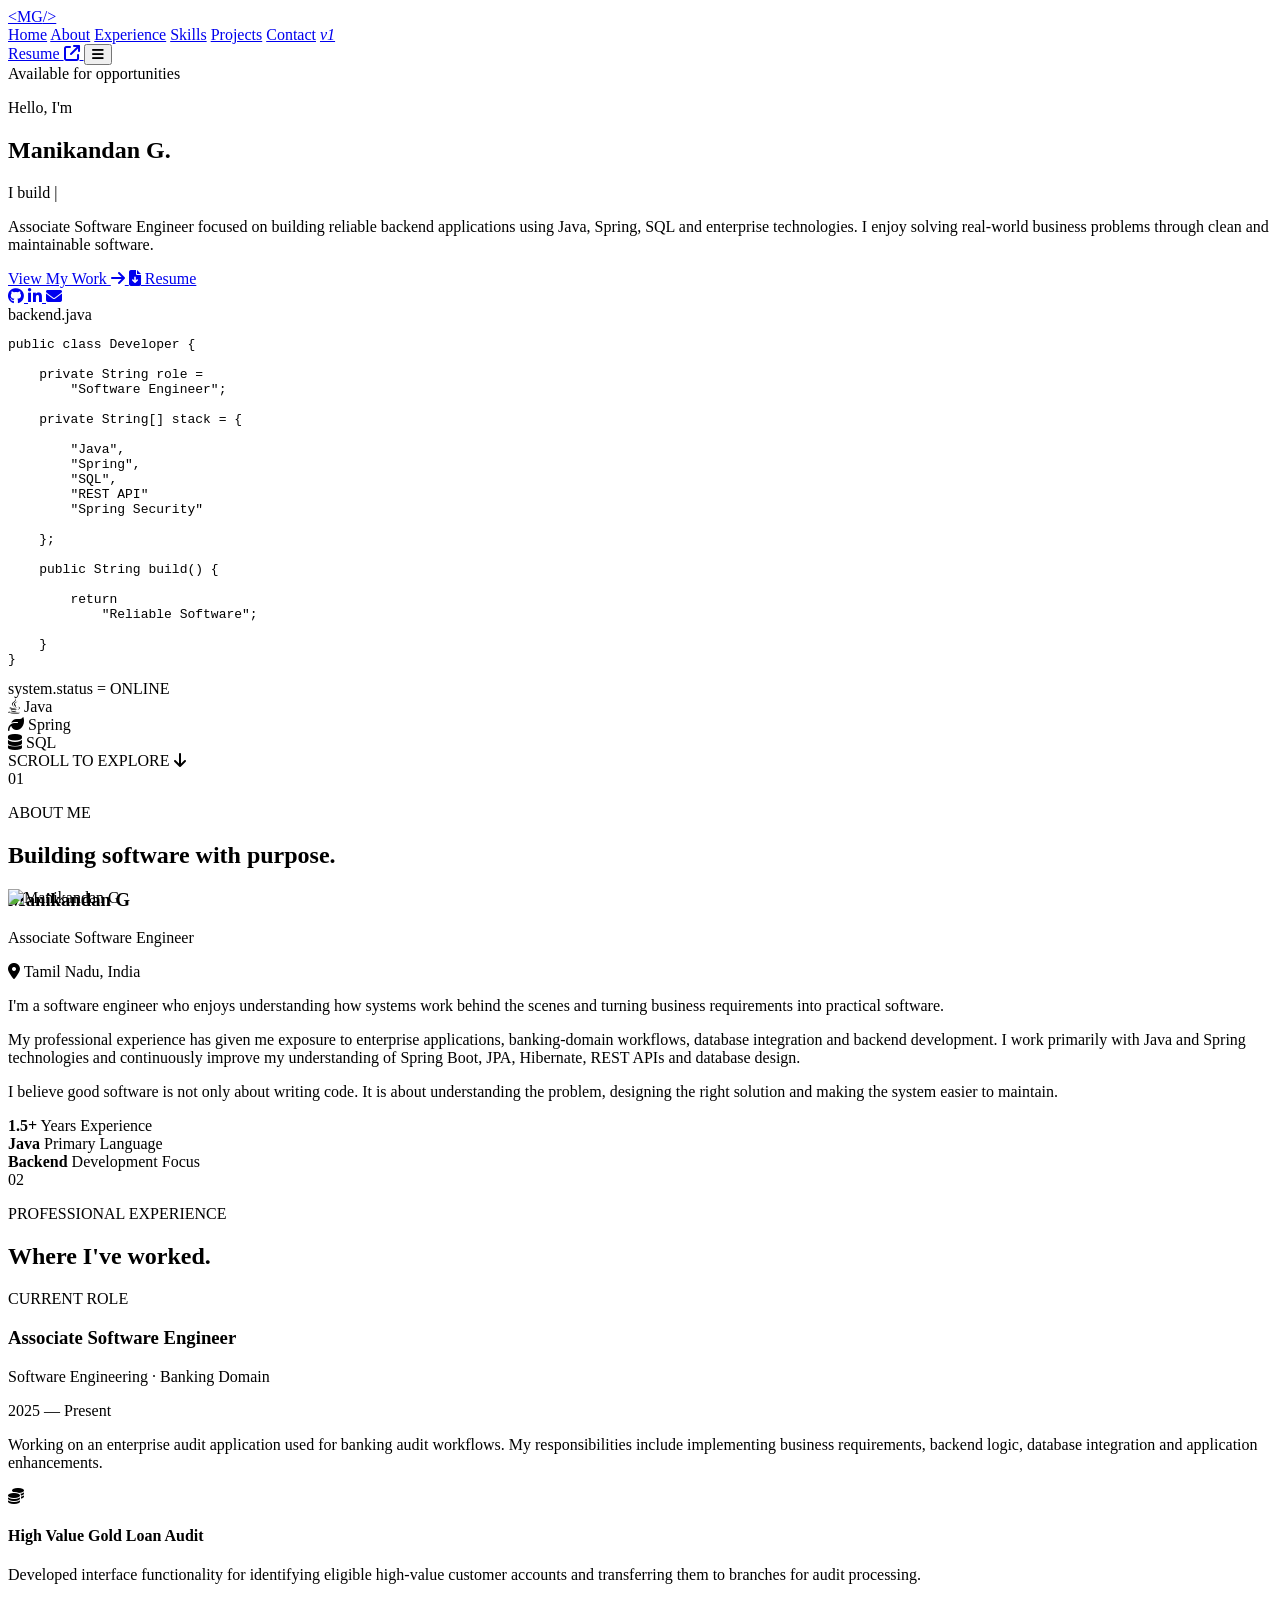
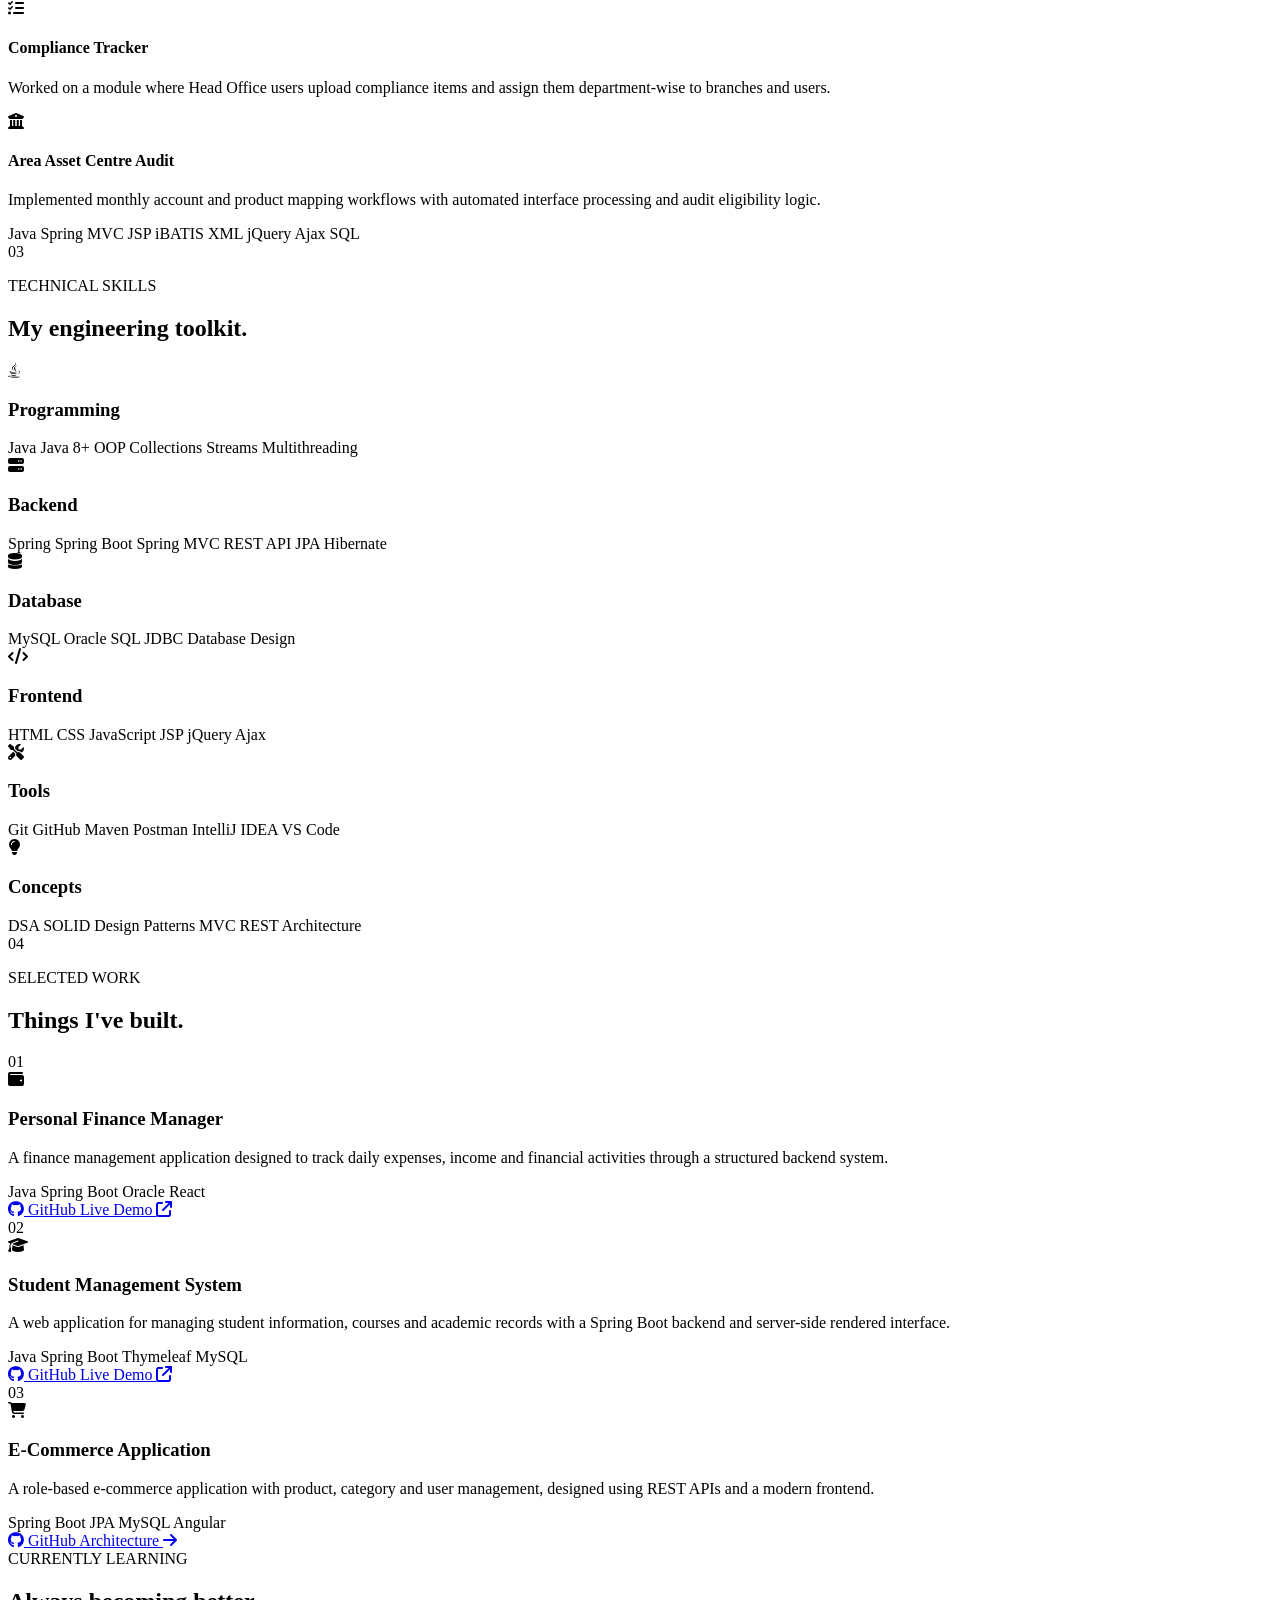
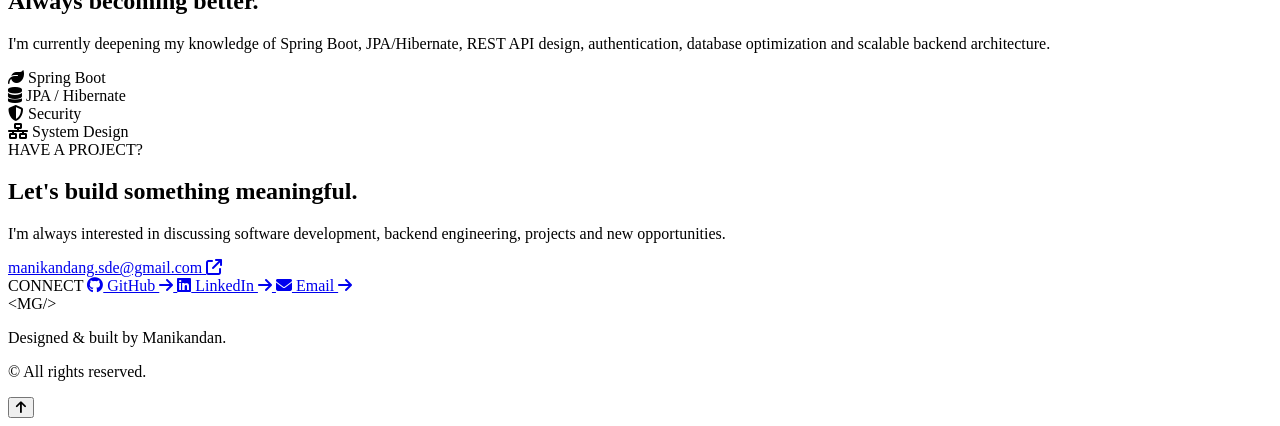
==== index.html @ 86a82f36 "Rename File" ====
<!DOCTYPE html>
<html lang="en">

<head>
    <meta charset="UTF-8">

    <meta name="viewport"
          content="width=device-width, initial-scale=1.0">

    <meta name="description"
          content="Manikandan - Associate Software Engineer specializing in Java, Spring MVC, Spring Boot, SQL and Backend Development.">

    <meta name="keywords"
          content="Manikandan, Java Developer, Spring Boot Developer, Backend Developer, Software Engineer, Chennai">

    <meta name="author" content="Manikandan">

    <title>Manikandan | Software Engineer</title>

    <link rel="icon"
          href="data:image/svg+xml,%3Csvg xmlns='http://www.w3.org/2000/svg' viewBox='0 0 100 100'%3E%3Ctext y='.9em' font-size='90'%3EM%3C/text%3E%3C/svg%3E">

    <!-- Google Fonts -->
    <link rel="preconnect" href="https://fonts.googleapis.com">
    <link rel="preconnect" href="https://fonts.gstatic.com" crossorigin>

    <link href="https://fonts.googleapis.com/css2?family=Inter:wght@400;500;600;700;800&family=JetBrains+Mono:wght@400;500;600&display=swap"
          rel="stylesheet">

    <!-- Font Awesome -->
    <link rel="stylesheet"
          href="https://cdnjs.cloudflare.com/ajax/libs/font-awesome/6.5.2/css/all.min.css">

    <!-- CSS -->
    <link rel="stylesheet" href="css/style.css">
</head>

<body>

<!-- =========================================================
     BACKGROUND
========================================================= -->

<div class="background-grid"></div>

<div class="glow glow-one"></div>
<div class="glow glow-two"></div>


<!-- =========================================================
     NAVBAR
========================================================= -->

<header class="navbar">

    <div class="nav-container">

        <a href="#home" class="logo">
            <span>&lt;</span>MG<span>/&gt;</span>
        </a>

        <nav id="navMenu">

            <a href="#home" class="nav-link active">Home</a>
            <a href="#about" class="nav-link">About</a>
            <a href="#experience" class="nav-link">Experience</a>
            <a href="#skills" class="nav-link">Skills</a>
            <a href="#projects" class="nav-link">Projects</a>
            <a href="#contact" class="nav-link">Contact</a>
            <a href="/oldIndex.html" class="nav-link"><i>v1</i></a>

        </nav>

        <a href="/assets/Manikandan Software Developer.pdf"
           target="_blank"
           class="nav-resume">

            Resume
            <i class="fa-solid fa-arrow-up-right-from-square"></i>

        </a>

        <button class="menu-btn" id="menuBtn">
            <i class="fa-solid fa-bars"></i>
        </button>

    </div>

</header>


<!-- =========================================================
     HERO
========================================================= -->

<main>

<section class="hero section" id="home">

    <div class="hero-content">

        <div class="hero-left">

            <div class="status-pill">

                <span class="status-dot"></span>

                Available for opportunities

            </div>


            <p class="hero-small">
                Hello, I'm
            </p>


            <h1>
                Manikandan
                <span class="gradient-text">G.</span>
            </h1>


            <div class="hero-role">

                <span class="role-prefix">I build</span>

                <span id="typingText"></span>

                <span class="typing-cursor">|</span>

            </div>


            <p class="hero-description">

                Associate Software Engineer focused on building reliable
                backend applications using Java, Spring, SQL and enterprise
                technologies.

                I enjoy solving real-world business problems through
                clean and maintainable software.

            </p>


            <div class="hero-buttons">

                <a href="#projects" class="btn btn-primary">

                    View My Work

                    <i class="fa-solid fa-arrow-right"></i>

                </a>


                <a href="/assets/Manikandan Software Developer.pdf"
                   target="_blank"
                   class="btn btn-secondary">

                    <i class="fa-solid fa-file-arrow-down"></i>

                    Resume

                </a>

            </div>


            <div class="social-links">

                <a href="https://github.com/Manikandang10"
                   target="_blank"
                   aria-label="GitHub">

                    <i class="fa-brands fa-github"></i>

                </a>

                <a href="https://www.linkedin.com/in/manikandan-sde"
                   target="_blank"
                   aria-label="LinkedIn">

                    <i class="fa-brands fa-linkedin-in"></i>

                </a>

                <a href="mailto:manikandand.sde@gmail.com"
                   aria-label="Email">

                    <i class="fa-solid fa-envelope"></i>

                </a>

            </div>

        </div>


        <!-- CODE VISUAL -->

        <div class="hero-right">

            <div class="terminal">

                <div class="terminal-header">

                    <div class="terminal-dots">

                        <span></span>
                        <span></span>
                        <span></span>

                    </div>

                    <span class="terminal-title">
                        backend.java
                    </span>

                </div>


                <div class="terminal-body">

<pre><code><span class="keyword">public class</span> <span class="class-name">Developer</span> {

    <span class="keyword">private</span> String role =
        <span class="string">"Software Engineer"</span>;

    <span class="keyword">private</span> String[] stack = {

        <span class="string">"Java"</span>,
        <span class="string">"Spring"</span>,
        <span class="string">"SQL"</span>,
        <span class="string">"REST API"</span>
        <span class="string">"Spring Security"</span>

    };

    <span class="keyword">public</span> String build() {

        <span class="keyword">return</span>
            <span class="string">"Reliable Software"</span>;

    }
}</code></pre>

                </div>

                <div class="terminal-status">

                    <span class="live-dot"></span>

                    system.status = ONLINE

                </div>

            </div>


            <div class="floating-tech tech-java">
                <i class="fa-brands fa-java"></i>
                Java
            </div>

            <div class="floating-tech tech-spring">
                <i class="fa-solid fa-leaf"></i>
                Spring
            </div>

            <div class="floating-tech tech-sql">
                <i class="fa-solid fa-database"></i>
                SQL
            </div>

        </div>

    </div>


    <div class="scroll-indicator">

        <span>SCROLL TO EXPLORE</span>

        <i class="fa-solid fa-arrow-down"></i>

    </div>

</section>



<!-- =========================================================
     ABOUT
========================================================= -->

<section class="section" id="about">

    <div class="section-heading">

        <span class="section-number">01</span>

        <div>
            <p class="section-label">ABOUT ME</p>

            <h2>
                Building software with
                <span class="gradient-text">purpose.</span>
            </h2>
        </div>

    </div>


    <div class="about-grid">

        <div class="about-image">

            <div class="profile-card">

                <div class="profile-placeholder">

                    <div class="profile-initial">
                        <img src="Images/my.jpg" class=" img-fluid round1" alt="Manikandan G" style="position: absolute; width: 100%; margin-bottom: 35px;">
                    </div>

                </div>

                <div class="profile-info">

                    <h3>Manikandan G</h3>

                    <p>
                        Associate Software Engineer
                    </p>

                    <span>
                        <i class="fa-solid fa-location-dot"></i>
                        Tamil Nadu, India
                    </span>

                </div>

            </div>

        </div>


        <div class="about-content">

            <p class="lead-text">

                I'm a software engineer who enjoys understanding
                how systems work behind the scenes and turning
                business requirements into practical software.

            </p>


            <p>

                My professional experience has given me exposure to
                enterprise applications, banking-domain workflows,
                database integration and backend development.

                I work primarily with Java and Spring technologies
                and continuously improve my understanding of
                Spring Boot, JPA, Hibernate, REST APIs and
                database design.

            </p>


            <p>

                I believe good software is not only about writing code.
                It is about understanding the problem, designing the
                right solution and making the system easier to maintain.

            </p>


            <div class="about-stats">

                <div class="stat">

                    <strong>1.5+</strong>

                    <span>
                        Years Experience
                    </span>

                </div>


                <div class="stat">

                    <strong>Java</strong>

                    <span>
                        Primary Language
                    </span>

                </div>


                <div class="stat">

                    <strong>Backend</strong>

                    <span>
                        Development Focus
                    </span>

                </div>

            </div>

        </div>

    </div>

</section>



<!-- =========================================================
     EXPERIENCE
========================================================= -->

<section class="section section-dark" id="experience">

    <div class="section-heading">

        <span class="section-number">02</span>

        <div>

            <p class="section-label">
                PROFESSIONAL EXPERIENCE
            </p>

            <h2>
                Where I've
                <span class="gradient-text">worked.</span>
            </h2>

        </div>

    </div>


    <div class="experience-card">

        <div class="experience-header">

            <div>

                <span class="experience-badge">
                    CURRENT ROLE
                </span>

                <h3>
                    Associate Software Engineer
                </h3>

                <p class="company-name">
                    Software Engineering · Banking Domain
                </p>

            </div>


            <div class="experience-date">
                2025 — Present
            </div>

        </div>


        <div class="experience-body">

            <p>

                Working on an enterprise audit application used
                for banking audit workflows. My responsibilities
                include implementing business requirements,
                backend logic, database integration and
                application enhancements.

            </p>


            <div class="work-highlights">

                <div class="work-item">

                    <div class="work-icon">
                        <i class="fa-solid fa-coins"></i>
                    </div>

                    <div>

                        <h4>
                            High Value Gold Loan Audit
                        </h4>

                        <p>

                            Developed interface functionality for
                            identifying eligible high-value customer
                            accounts and transferring them to branches
                            for audit processing.

                        </p>

                    </div>

                </div>


                <div class="work-item">

                    <div class="work-icon">
                        <i class="fa-solid fa-list-check"></i>
                    </div>

                    <div>

                        <h4>
                            Compliance Tracker
                        </h4>

                        <p>

                            Worked on a module where Head Office users
                            upload compliance items and assign them
                            department-wise to branches and users.

                        </p>

                    </div>

                </div>


                <div class="work-item">

                    <div class="work-icon">
                        <i class="fa-solid fa-building-columns"></i>
                    </div>

                    <div>

                        <h4>
                            Area Asset Centre Audit
                        </h4>

                        <p>

                            Implemented monthly account and product
                            mapping workflows with automated interface
                            processing and audit eligibility logic.

                        </p>

                    </div>

                </div>

            </div>


            <div class="experience-stack">

                <span>Java</span>
                <span>Spring MVC</span>
                <span>JSP</span>
                <span>iBATIS</span>
                <span>XML</span>
                <span>jQuery</span>
                <span>Ajax</span>
                <span>SQL</span>

            </div>

        </div>

    </div>

</section>



<!-- =========================================================
     SKILLS
========================================================= -->

<section class="section" id="skills">

    <div class="section-heading">

        <span class="section-number">03</span>

        <div>

            <p class="section-label">
                TECHNICAL SKILLS
            </p>

            <h2>
                My engineering
                <span class="gradient-text">toolkit.</span>
            </h2>

        </div>

    </div>


    <div class="skills-grid">


        <div class="skill-category">

            <div class="skill-category-title">

                <i class="fa-brands fa-java"></i>

                <h3>
                    Programming
                </h3>

            </div>

            <div class="skill-list">

                <span class="skill-tag featured">Java</span>
                <span class="skill-tag">Java 8+</span>
                <span class="skill-tag">OOP</span>
                <span class="skill-tag">Collections</span>
                <span class="skill-tag">Streams</span>
                <span class="skill-tag">Multithreading</span>

            </div>

        </div>


        <div class="skill-category">

            <div class="skill-category-title">

                <i class="fa-solid fa-server"></i>

                <h3>
                    Backend
                </h3>

            </div>

            <div class="skill-list">

                <span class="skill-tag featured">Spring</span>
                <span class="skill-tag featured">Spring Boot</span>
                <span class="skill-tag">Spring MVC</span>
                <span class="skill-tag">REST API</span>
                <span class="skill-tag">JPA</span>
                <span class="skill-tag">Hibernate</span>

            </div>

        </div>


        <div class="skill-category">

            <div class="skill-category-title">

                <i class="fa-solid fa-database"></i>

                <h3>
                    Database
                </h3>

            </div>

            <div class="skill-list">

                <span class="skill-tag featured">MySQL</span>
                <span class="skill-tag featured">Oracle</span>
                <span class="skill-tag">SQL</span>
                <span class="skill-tag">JDBC</span>
                <span class="skill-tag">Database Design</span>

            </div>

        </div>


        <div class="skill-category">

            <div class="skill-category-title">

                <i class="fa-solid fa-code"></i>

                <h3>
                    Frontend
                </h3>

            </div>

            <div class="skill-list">

                <span class="skill-tag">HTML</span>
                <span class="skill-tag">CSS</span>
                <span class="skill-tag">JavaScript</span>
                <span class="skill-tag">JSP</span>
                <span class="skill-tag">jQuery</span>
                <span class="skill-tag">Ajax</span>

            </div>

        </div>


        <div class="skill-category">

            <div class="skill-category-title">

                <i class="fa-solid fa-screwdriver-wrench"></i>

                <h3>
                    Tools
                </h3>

            </div>

            <div class="skill-list">

                <span class="skill-tag">Git</span>
                <span class="skill-tag">GitHub</span>
                <span class="skill-tag">Maven</span>
                <span class="skill-tag">Postman</span>
                <span class="skill-tag">IntelliJ IDEA</span>
                <span class="skill-tag">VS Code</span>

            </div>

        </div>


        <div class="skill-category">

            <div class="skill-category-title">

                <i class="fa-solid fa-lightbulb"></i>

                <h3>
                    Concepts
                </h3>

            </div>

            <div class="skill-list">

                <span class="skill-tag">DSA</span>
                <span class="skill-tag">SOLID</span>
                <span class="skill-tag">Design Patterns</span>
                <span class="skill-tag">MVC</span>
                <span class="skill-tag">REST Architecture</span>

            </div>

        </div>

    </div>

</section>



<!-- =========================================================
     PROJECTS
========================================================= -->

<section class="section section-dark" id="projects">

    <div class="section-heading">

        <span class="section-number">04</span>

        <div>

            <p class="section-label">
                SELECTED WORK
            </p>

            <h2>
                Things I've
                <span class="gradient-text">built.</span>
            </h2>

        </div>

    </div>


    <div class="projects-grid">


        <!-- PROJECT 1 -->

        <article class="project-card">

            <div class="project-number">
                01
            </div>

            <div class="project-icon large">
                <i class="fa-solid fa-wallet"></i>
            </div>

            <h3>
                Personal Finance Manager
            </h3>

            <p>

                A finance management application designed to
                track daily expenses, income and financial
                activities through a structured backend system.

            </p>

            <div class="project-tech">

                <span>Java</span>
                <span>Spring Boot</span>
                <span>Oracle</span>
                <span>React</span>

            </div>

            <div class="project-links">

                <a href="https://github.com/Manikandang10" class="project-link">
                    <i class="fa-brands fa-github"></i>
                    GitHub
                </a>

                <a href="#" class="project-link">
                    Live Demo
                    <i class="fa-solid fa-arrow-up-right-from-square"></i>
                </a>

            </div>

        </article>



        <!-- PROJECT 2 -->

        <article class="project-card">

            <div class="project-number">
                02
            </div>

            <div class="project-icon large">
                <i class="fa-solid fa-graduation-cap"></i>
            </div>

            <h3>
                Student Management System
            </h3>

            <p>

                A web application for managing student information,
                courses and academic records with a Spring Boot
                backend and server-side rendered interface.

            </p>

            <div class="project-tech">

                <span>Java</span>
                <span>Spring Boot</span>
                <span>Thymeleaf</span>
                <span>MySQL</span>

            </div>

            <div class="project-links">

                <a href="https://github.com/Manikandang10" class="project-link">
                    <i class="fa-brands fa-github"></i>
                    GitHub
                </a>

                <a href="#" class="project-link">
                    Live Demo
                    <i class="fa-solid fa-arrow-up-right-from-square"></i>
                </a>

            </div>

        </article>



        <!-- PROJECT 3 -->

        <article class="project-card">

            <div class="project-number">
                03
            </div>

            <div class="project-icon large">
                <i class="fa-solid fa-cart-shopping"></i>
            </div>

            <h3>
                E-Commerce Application
            </h3>

            <p>

                A role-based e-commerce application with
                product, category and user management,
                designed using REST APIs and a modern frontend.

            </p>

            <div class="project-tech">

                <span>Spring Boot</span>
                <span>JPA</span>
                <span>MySQL</span>
                <span>Angular</span>

            </div>

            <div class="project-links">

                <a href="https://github.com/Manikandang10" class="project-link">
                    <i class="fa-brands fa-github"></i>
                    GitHub
                </a>

                <a href="#" class="project-link">
                    Architecture
                    <i class="fa-solid fa-arrow-right"></i>
                </a>

            </div>

        </article>


    </div>

</section>



<!-- =========================================================
     LEARNING / APPROACH
========================================================= -->

<section class="section">

    <div class="learning-box">

        <div class="learning-content">

            <span class="section-label">
                CURRENTLY LEARNING
            </span>

            <h2>
                Always becoming
                <span class="gradient-text">better.</span>
            </h2>

            <p>

                I'm currently deepening my knowledge of
                Spring Boot, JPA/Hibernate, REST API design,
                authentication, database optimization and
                scalable backend architecture.

            </p>

        </div>


        <div class="learning-stack">

            <div>
                <i class="fa-solid fa-leaf"></i>
                Spring Boot
            </div>

            <div>
                <i class="fa-solid fa-database"></i>
                JPA / Hibernate
            </div>

            <div>
                <i class="fa-solid fa-shield-halved"></i>
                Security
            </div>

            <div>
                <i class="fa-solid fa-network-wired"></i>
                System Design
            </div>

        </div>

    </div>

</section>



<!-- =========================================================
     CONTACT
========================================================= -->

<section class="section section-dark" id="contact">

    <div class="contact-container">

        <div class="contact-left">

            <span class="section-label">
                HAVE A PROJECT?
            </span>

            <h2>
                Let's build something
                <span class="gradient-text">
                    meaningful.
                </span>
            </h2>

            <p>

                I'm always interested in discussing software
                development, backend engineering, projects
                and new opportunities.

            </p>

            <a href="mailto:manikandang.sde@gmail.com"
               class="email-link">

                manikandang.sde@gmail.com

                <i class="fa-solid fa-arrow-up-right-from-square"></i>

            </a>

        </div>


        <div class="contact-right">

            <div class="contact-card">

                <span class="contact-label">
                    CONNECT
                </span>

                <a href="https://github.com/Manikandang10"
                   target="_blank"
                   class="contact-row">

                    <span>

                        <i class="fa-brands fa-github"></i>

                        GitHub

                    </span>

                    <i class="fa-solid fa-arrow-right"></i>

                </a>


                <a href="https://www.linkedin.com/in/manikandan-sde"
                   target="_blank"
                   class="contact-row">

                    <span>

                        <i class="fa-brands fa-linkedin"></i>

                        LinkedIn

                    </span>

                    <i class="fa-solid fa-arrow-right"></i>

                </a>


                <a href="mailto:manikandang.sde@gmail.com"
                   class="contact-row">

                    <span>

                        <i class="fa-solid fa-envelope"></i>

                        Email

                    </span>

                    <i class="fa-solid fa-arrow-right"></i>

                </a>

            </div>

        </div>

    </div>

</section>

</main>



<!-- =========================================================
     FOOTER
========================================================= -->

<footer>

    <div class="footer-inner">

        <div class="footer-logo">
            &lt;MG/&gt;
        </div>

        <p>
            Designed & built by Manikandan.
        </p>

        <p>
            © <span id="year"></span> All rights reserved.
        </p>

    </div>

</footer>


<!-- Back to top -->

<button id="backTop" class="back-top">

    <i class="fa-solid fa-arrow-up"></i>

</button>


<script src="js/script.js"></script>

</body>
</html>
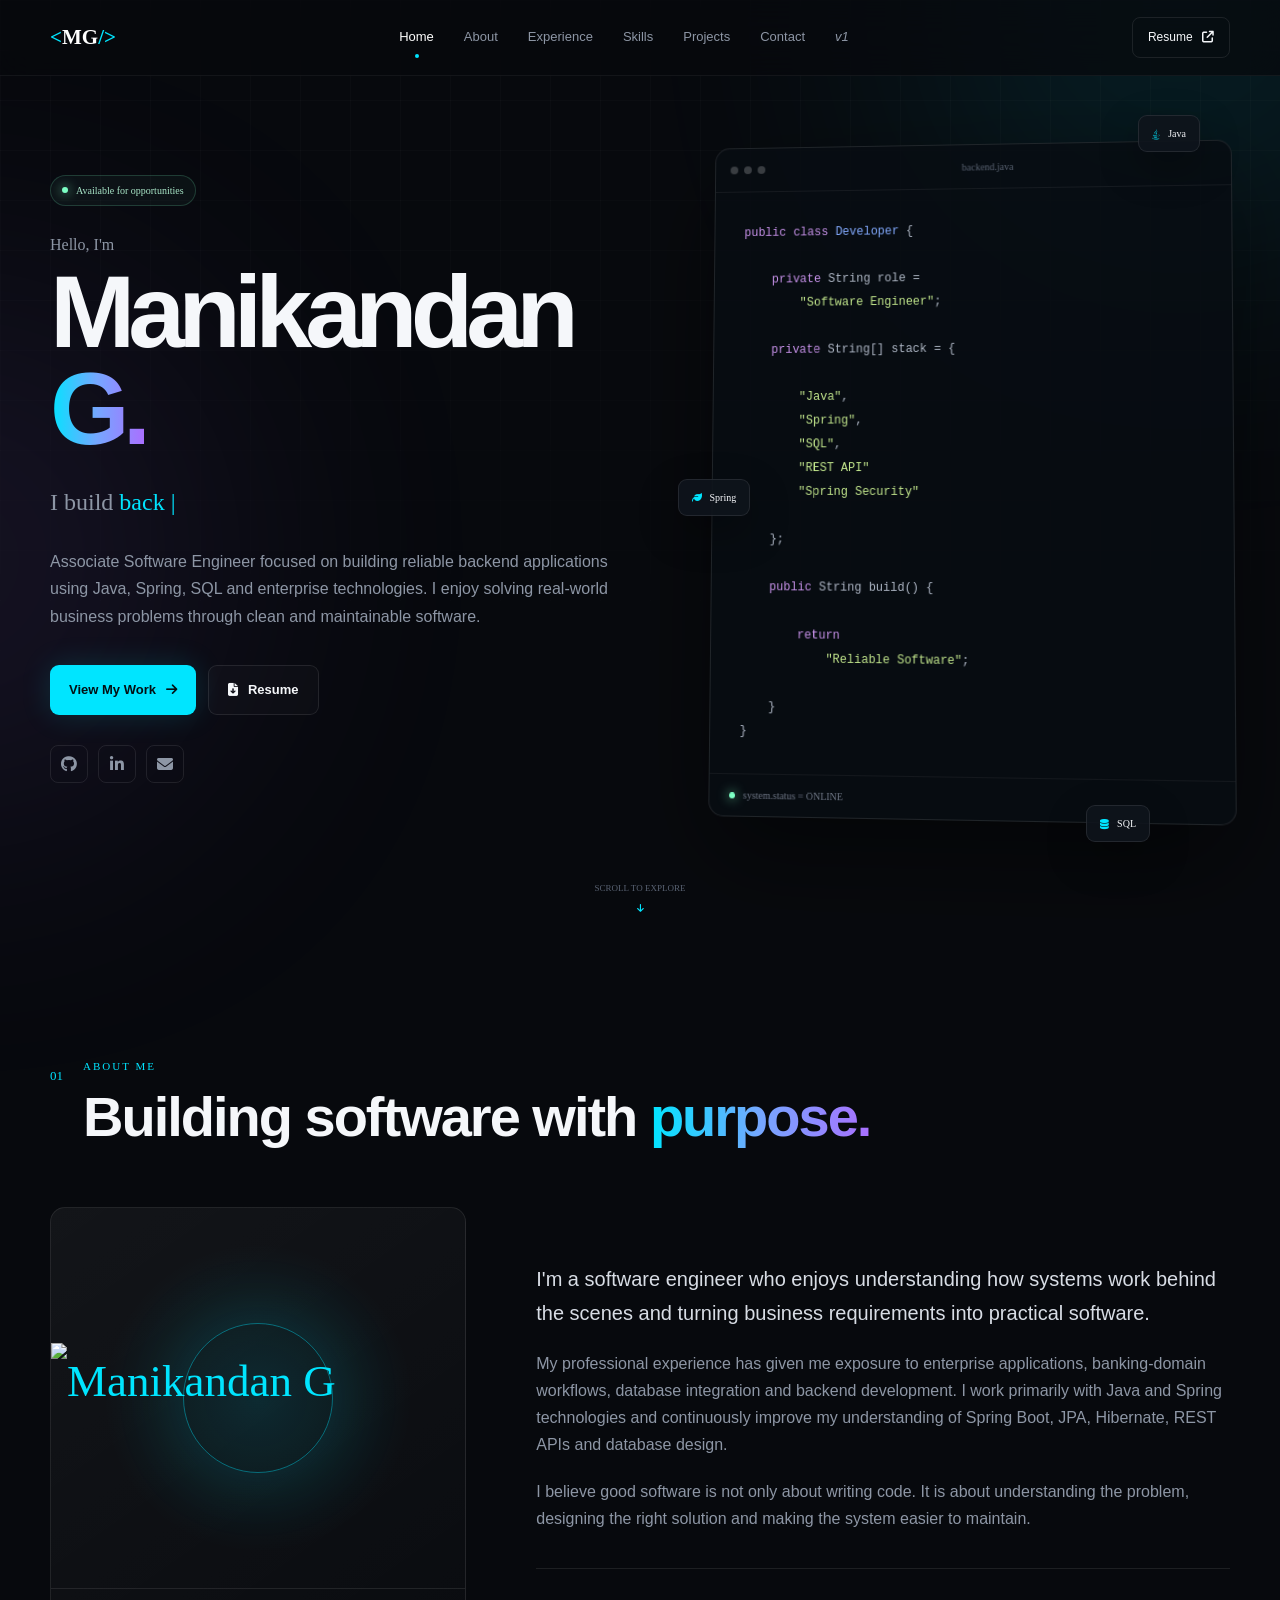
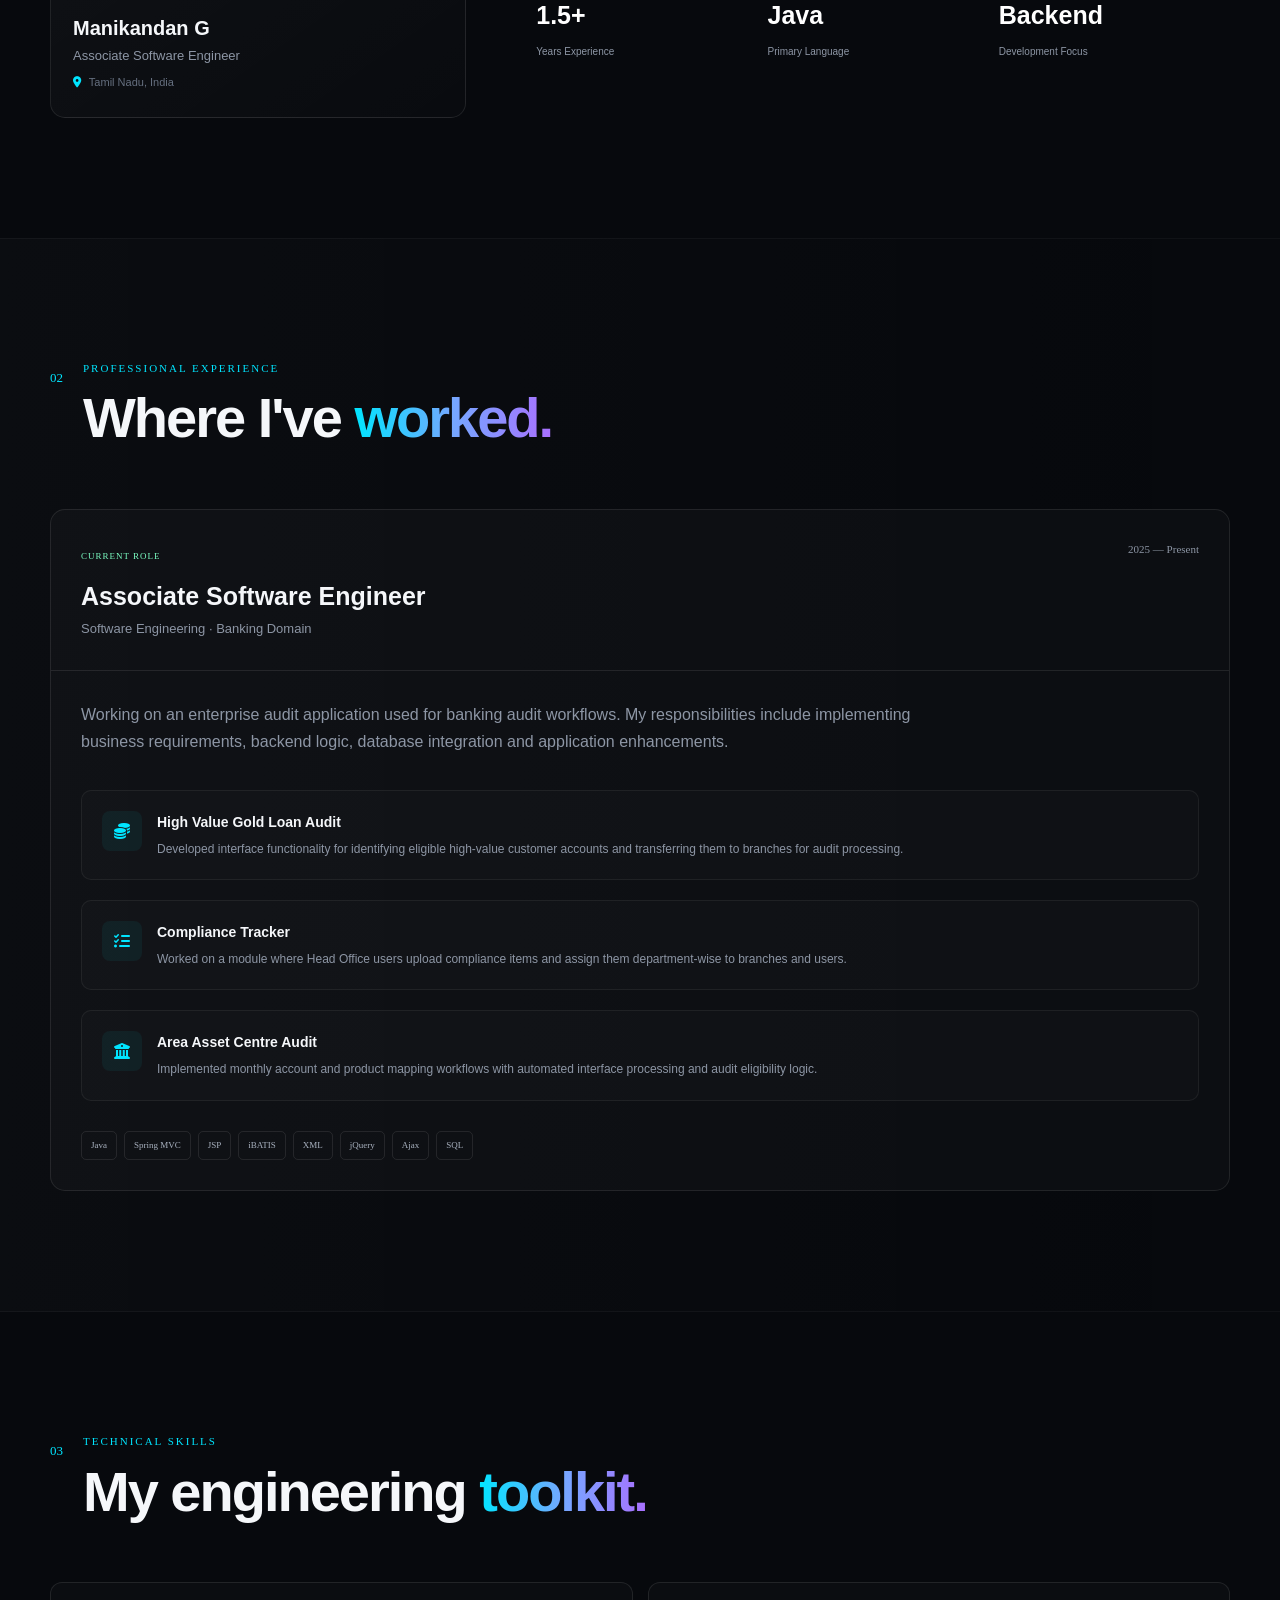
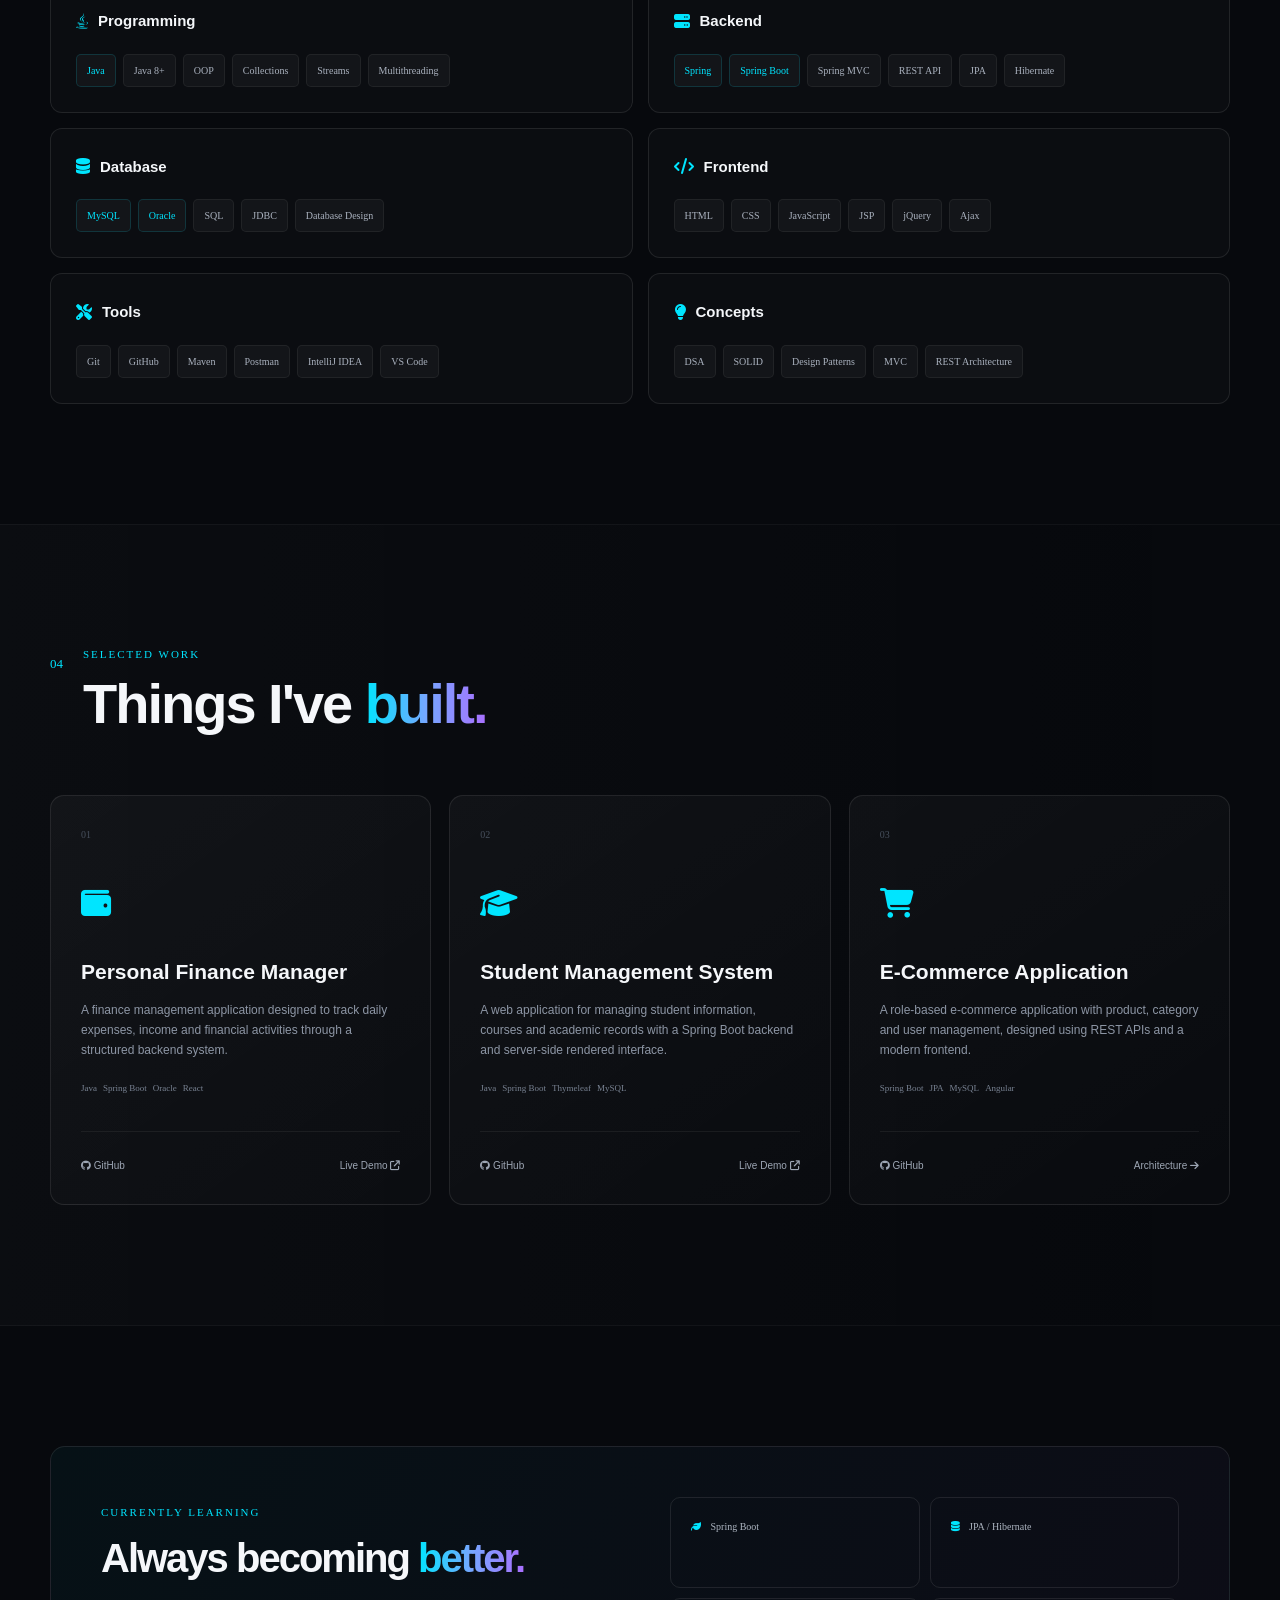
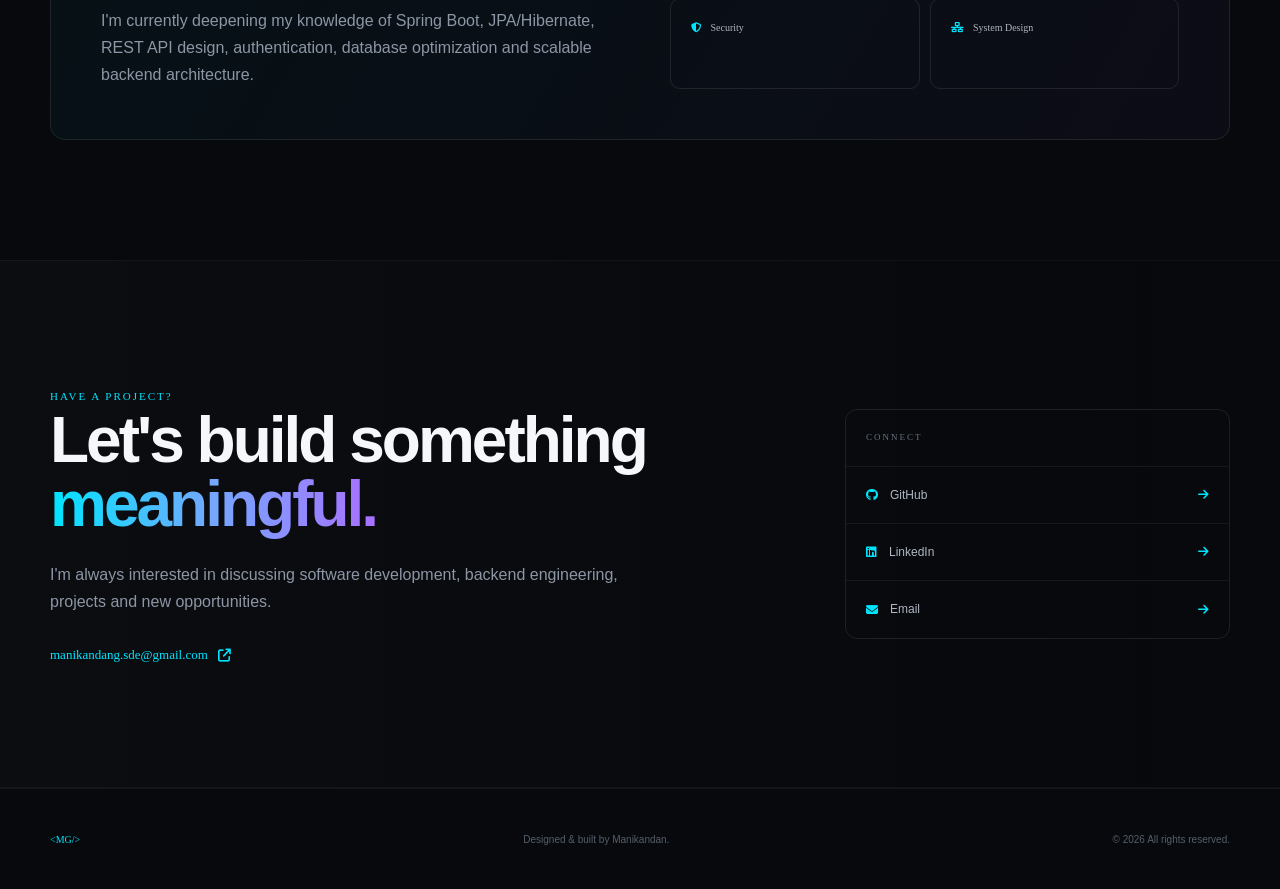
==== commit ddccdc7d: "Case Sensitive Issue in the Index page" ====
--- a/index.html
+++ b/index.html
@@ -33,7 +33,7 @@
           href="https://cdnjs.cloudflare.com/ajax/libs/font-awesome/6.5.2/css/all.min.css">
 
     <!-- CSS -->
-    <link rel="stylesheet" href="css/style.css">
+    <link rel="stylesheet" href="CSS/style.css">
 </head>
 
 <body>
@@ -1174,7 +1174,7 @@
 </button>
 
 
-<script src="js/script.js"></script>
+<script src="Js/script.js"></script>
 
 </body>
 </html>
--- a/CSS/style.css
+++ b/CSS/style.css
@@ -0,0 +1,2168 @@
+
+/* =========================================================
+   RESET
+========================================================= */
+
+* {
+    margin: 0;
+    padding: 0;
+    box-sizing: border-box;
+}
+
+html {
+    scroll-behavior: smooth;
+}
+
+body {
+    font-family: "Inter", sans-serif;
+    background: #07090d;
+    color: #f5f7fa;
+    line-height: 1.7;
+    overflow-x: hidden;
+}
+
+a {
+    color: inherit;
+    text-decoration: none;
+}
+
+button {
+    font-family: inherit;
+}
+
+::selection {
+    background: #00e5ff;
+    color: #05070a;
+}
+
+
+/* =========================================================
+   VARIABLES
+========================================================= */
+
+:root {
+
+    --bg: #07090d;
+    --bg-two: #0b0f16;
+
+    --card: rgba(255,255,255,0.035);
+
+    --border: rgba(255,255,255,0.09);
+
+    --text: #f5f7fa;
+
+    --muted: #8d96a5;
+
+    --cyan: #00e5ff;
+
+    --blue: #4d7cff;
+
+    --green: #7cffc4;
+
+    --purple: #a970ff;
+
+    --max-width: 1180px;
+
+}
+
+
+/* =========================================================
+   BACKGROUND
+========================================================= */
+
+.background-grid {
+
+    position: fixed;
+
+    inset: 0;
+
+    z-index: -5;
+
+    background-image:
+        linear-gradient(
+            rgba(255,255,255,0.025) 1px,
+            transparent 1px
+        ),
+        linear-gradient(
+            90deg,
+            rgba(255,255,255,0.025) 1px,
+            transparent 1px
+        );
+
+    background-size: 50px 50px;
+
+    mask-image:
+        linear-gradient(
+            to bottom,
+            black,
+            transparent 85%
+        );
+
+}
+
+.glow {
+
+    position: fixed;
+
+    width: 500px;
+
+    height: 500px;
+
+    border-radius: 50%;
+
+    filter: blur(140px);
+
+    opacity: .12;
+
+    z-index: -4;
+
+    pointer-events: none;
+
+}
+
+.glow-one {
+
+    background: var(--cyan);
+
+    top: -250px;
+
+    right: -150px;
+
+}
+
+.glow-two {
+
+    background: var(--purple);
+
+    bottom: 10%;
+
+    left: -300px;
+
+}
+
+
+/* =========================================================
+   NAVBAR
+========================================================= */
+
+.navbar {
+
+    position: fixed;
+
+    top: 0;
+
+    left: 0;
+
+    width: 100%;
+
+    z-index: 1000;
+
+    background:
+        rgba(7,9,13,.72);
+
+    backdrop-filter: blur(18px);
+
+    border-bottom:
+        1px solid rgba(255,255,255,.05);
+
+}
+
+.nav-container {
+
+    width: min(
+        calc(100% - 40px),
+        var(--max-width)
+    );
+
+    height: 75px;
+
+    margin: auto;
+
+    display: flex;
+
+    align-items: center;
+
+    justify-content: space-between;
+
+}
+
+.logo {
+
+    font-family: "JetBrains Mono";
+
+    font-size: 21px;
+
+    font-weight: 700;
+
+    color: white;
+
+}
+
+.logo span {
+
+    color: var(--cyan);
+
+}
+
+nav {
+
+    display: flex;
+
+    gap: 30px;
+
+}
+
+.nav-link {
+
+    font-size: 13px;
+
+    color: var(--muted);
+
+    transition: .3s;
+
+    position: relative;
+
+}
+
+.nav-link:hover,
+.nav-link.active {
+
+    color: white;
+
+}
+
+.nav-link.active::after {
+
+    content: "";
+
+    position: absolute;
+
+    bottom: -9px;
+
+    left: 50%;
+
+    transform: translateX(-50%);
+
+    width: 4px;
+
+    height: 4px;
+
+    border-radius: 50%;
+
+    background: var(--cyan);
+
+}
+
+.nav-resume {
+
+    padding: 9px 15px;
+
+    border: 1px solid var(--border);
+
+    border-radius: 8px;
+
+    font-size: 12px;
+
+    transition: .3s;
+
+}
+
+.nav-resume:hover {
+
+    border-color: var(--cyan);
+
+    color: var(--cyan);
+
+}
+
+.nav-resume i {
+
+    margin-left: 6px;
+
+}
+
+.menu-btn {
+
+    display: none;
+
+    background: none;
+
+    color: white;
+
+    border: 0;
+
+    font-size: 22px;
+
+}
+
+
+/* =========================================================
+   COMMON
+========================================================= */
+
+.section {
+
+    width: min(
+        calc(100% - 40px),
+        var(--max-width)
+    );
+
+    margin: auto;
+
+    padding: 120px 0;
+
+}
+
+.section-dark {
+
+    width: 100%;
+
+    max-width: none;
+
+    padding-left:
+        max(20px, calc((100% - var(--max-width)) / 2));
+
+    padding-right:
+        max(20px, calc((100% - var(--max-width)) / 2));
+
+    background:
+        linear-gradient(
+            90deg,
+            rgba(255,255,255,.018),
+            transparent
+        );
+
+    border-top:
+        1px solid rgba(255,255,255,.04);
+
+    border-bottom:
+        1px solid rgba(255,255,255,.04);
+
+}
+
+.section-heading {
+
+    display: flex;
+
+    gap: 20px;
+
+    margin-bottom: 60px;
+
+}
+
+.section-number {
+
+    font-family: "JetBrains Mono";
+
+    color: var(--cyan);
+
+    font-size: 13px;
+
+    padding-top: 8px;
+
+}
+
+.section-label {
+
+    font-family: "JetBrains Mono";
+
+    color: var(--cyan);
+
+    font-size: 11px;
+
+    letter-spacing: 2px;
+
+    margin-bottom: 10px;
+
+}
+
+.section-heading h2 {
+
+    font-size: clamp(
+        34px,
+        5vw,
+        56px
+    );
+
+    line-height: 1.1;
+
+    letter-spacing: -2px;
+
+}
+
+.gradient-text {
+
+    background:
+        linear-gradient(
+            90deg,
+            var(--cyan),
+            #75a7ff,
+            var(--purple)
+        );
+
+    -webkit-background-clip: text;
+
+    color: transparent;
+
+}
+
+
+/* =========================================================
+   HERO
+========================================================= */
+
+.hero {
+
+    min-height: 100vh;
+
+    display: flex;
+
+    align-items: center;
+
+    position: relative;
+
+    padding-top: 140px;
+
+}
+
+.hero-content {
+
+    display: grid;
+
+    grid-template-columns:
+        1.05fr .95fr;
+
+    gap: 80px;
+
+    align-items: center;
+
+    width: 100%;
+
+}
+
+.status-pill {
+
+    display: inline-flex;
+
+    align-items: center;
+
+    gap: 8px;
+
+    padding: 6px 11px;
+
+    border: 1px solid
+        rgba(124,255,196,.18);
+
+    background:
+        rgba(124,255,196,.04);
+
+    border-radius: 100px;
+
+    color: #a9e6c8;
+
+    font-family: "JetBrains Mono";
+
+    font-size: 10px;
+
+    margin-bottom: 25px;
+
+}
+
+.status-dot,
+.live-dot {
+
+    width: 6px;
+
+    height: 6px;
+
+    border-radius: 50%;
+
+    background: var(--green);
+
+    box-shadow:
+        0 0 12px var(--green);
+
+}
+
+.hero-small {
+
+    color: var(--muted);
+
+    font-family: "JetBrains Mono";
+
+    margin-bottom: 5px;
+
+}
+
+.hero h1 {
+
+    font-size: clamp(
+        60px,
+        8vw,
+        110px
+    );
+
+    letter-spacing: -7px;
+
+    line-height: .95;
+
+    margin-bottom: 25px;
+
+}
+
+.hero-role {
+
+    font-family: "JetBrains Mono";
+
+    font-size: clamp(
+        18px,
+        2vw,
+        24px
+    );
+
+    margin-bottom: 25px;
+
+}
+
+.role-prefix {
+
+    color: var(--muted);
+
+}
+
+#typingText {
+
+    color: var(--cyan);
+
+}
+
+.typing-cursor {
+
+    color: var(--cyan);
+
+    animation: blink .8s infinite;
+
+}
+
+@keyframes blink {
+
+    50% {
+        opacity: 0;
+    }
+
+}
+
+.hero-description {
+
+    color: var(--muted);
+
+    max-width: 600px;
+
+    font-size: 16px;
+
+}
+
+.hero-buttons {
+
+    display: flex;
+
+    gap: 12px;
+
+    margin-top: 35px;
+
+}
+
+.btn {
+
+    display: inline-flex;
+
+    align-items: center;
+
+    gap: 10px;
+
+    padding: 13px 19px;
+
+    border-radius: 9px;
+
+    font-size: 13px;
+
+    font-weight: 600;
+
+    transition: .3s;
+
+}
+
+.btn-primary {
+
+    color: #031014;
+
+    background: var(--cyan);
+
+    box-shadow:
+        0 0 30px
+        rgba(0,229,255,.15);
+
+}
+
+.btn-primary:hover {
+
+    transform: translateY(-3px);
+
+    box-shadow:
+        0 10px 35px
+        rgba(0,229,255,.25);
+
+}
+
+.btn-secondary {
+
+    border: 1px solid var(--border);
+
+    background:
+        rgba(255,255,255,.02);
+
+}
+
+.btn-secondary:hover {
+
+    border-color: var(--cyan);
+
+    color: var(--cyan);
+
+    transform: translateY(-3px);
+
+}
+
+.social-links {
+
+    display: flex;
+
+    gap: 10px;
+
+    margin-top: 30px;
+
+}
+
+.social-links a {
+
+    width: 38px;
+
+    height: 38px;
+
+    display: grid;
+
+    place-items: center;
+
+    border:
+        1px solid var(--border);
+
+    border-radius: 8px;
+
+    color: var(--muted);
+
+    transition: .3s;
+
+}
+
+.social-links a:hover {
+
+    color: var(--cyan);
+
+    border-color: var(--cyan);
+
+    transform:
+        translateY(-3px);
+
+}
+
+
+/* =========================================================
+   TERMINAL
+========================================================= */
+
+.hero-right {
+
+    position: relative;
+
+}
+
+.terminal {
+
+    background:
+        rgba(8,12,18,.86);
+
+    border:
+        1px solid rgba(255,255,255,.1);
+
+    border-radius: 15px;
+
+    overflow: hidden;
+
+    box-shadow:
+        0 40px 100px
+        rgba(0,0,0,.5);
+
+    transform:
+        perspective(1000px)
+        rotateY(-3deg)
+        rotateX(2deg);
+
+    transition: .5s;
+
+}
+
+.terminal:hover {
+
+    transform:
+        perspective(1000px)
+        rotateY(0)
+        rotateX(0)
+        translateY(-5px);
+
+}
+
+.terminal-header {
+
+    height: 45px;
+
+    padding: 0 15px;
+
+    display: flex;
+
+    align-items: center;
+
+    border-bottom:
+        1px solid rgba(255,255,255,.06);
+
+}
+
+.terminal-dots {
+
+    display: flex;
+
+    gap: 6px;
+
+}
+
+.terminal-dots span {
+
+    width: 8px;
+
+    height: 8px;
+
+    border-radius: 50%;
+
+    background:
+        rgba(255,255,255,.2);
+
+}
+
+.terminal-title {
+
+    margin: auto;
+
+    font-family: "JetBrains Mono";
+
+    font-size: 10px;
+
+    color: #596272;
+
+}
+
+.terminal-body {
+
+    padding: 30px;
+
+}
+
+pre {
+
+    overflow-x: auto;
+
+}
+
+code {
+
+    font-family:
+        "JetBrains Mono",
+        monospace;
+
+    font-size: 12px;
+
+    line-height: 2;
+
+    color: #aeb7c5;
+
+}
+
+.keyword {
+
+    color: #c792ea;
+
+}
+
+.class-name {
+
+    color: #82aaff;
+
+}
+
+.string {
+
+    color: #c3e88d;
+
+}
+
+.terminal-status {
+
+    border-top:
+        1px solid rgba(255,255,255,.05);
+
+    padding: 12px 20px;
+
+    font-family:
+        "JetBrains Mono";
+
+    font-size: 10px;
+
+    color: #6e7785;
+
+    display: flex;
+
+    gap: 8px;
+
+    align-items: center;
+
+}
+
+.floating-tech {
+
+    position: absolute;
+
+    padding: 9px 13px;
+
+    background:
+        rgba(15,20,28,.9);
+
+    border:
+        1px solid var(--border);
+
+    border-radius: 9px;
+
+    font-family: "JetBrains Mono";
+
+    font-size: 10px;
+
+    display: flex;
+
+    gap: 8px;
+
+    align-items: center;
+
+    box-shadow:
+        0 15px 40px
+        rgba(0,0,0,.3);
+
+    animation:
+        float 4s ease-in-out infinite;
+
+}
+
+.floating-tech i {
+
+    color: var(--cyan);
+
+}
+
+.tech-java {
+
+    top: -25px;
+
+    right: 30px;
+
+}
+
+.tech-spring {
+
+    left: -30px;
+
+    top: 50%;
+
+    animation-delay: 1s;
+
+}
+
+.tech-sql {
+
+    bottom: -25px;
+
+    right: 80px;
+
+    animation-delay: 2s;
+
+}
+
+@keyframes float {
+
+    0%,100% {
+        transform: translateY(0);
+    }
+
+    50% {
+        transform: translateY(-10px);
+    }
+
+}
+
+.scroll-indicator {
+
+    position: absolute;
+
+    bottom: 25px;
+
+    left: 50%;
+
+    transform:
+        translateX(-50%);
+
+    display: flex;
+
+    flex-direction: column;
+
+    align-items: center;
+
+    gap: 7px;
+
+    color: #596272;
+
+    font-family: "JetBrains Mono";
+
+    font-size: 9px;
+
+}
+
+.scroll-indicator i {
+
+    color: var(--cyan);
+
+    animation:
+        scrollDown 1.5s infinite;
+
+}
+
+@keyframes scrollDown {
+
+    50% {
+        transform: translateY(5px);
+    }
+
+}
+
+
+/* =========================================================
+   ABOUT
+========================================================= */
+
+.about-grid {
+
+    display: grid;
+
+    grid-template-columns:
+        .75fr 1.25fr;
+
+    gap: 70px;
+
+    align-items: center;
+
+}
+
+.profile-card {
+
+    border:
+        1px solid var(--border);
+
+    background:
+        linear-gradient(
+            145deg,
+            rgba(255,255,255,.05),
+            rgba(255,255,255,.01)
+        );
+
+    border-radius: 15px;
+
+    overflow: hidden;
+
+}
+
+.profile-placeholder {
+
+    height: 380px;
+
+    display: grid;
+
+    place-items: center;
+
+    background:
+        radial-gradient(
+            circle at center,
+            rgba(0,229,255,.12),
+            transparent 55%
+        );
+
+}
+
+.profile-initial {
+
+    width: 150px;
+
+    height: 150px;
+
+    display: grid;
+
+    place-items: center;
+
+    border:
+        1px solid rgba(0,229,255,.4);
+
+    border-radius: 50%;
+
+    font-family:
+        "JetBrains Mono";
+
+    font-size: 45px;
+
+    color: var(--cyan);
+
+    box-shadow:
+        0 0 80px
+        rgba(0,229,255,.12);
+
+}
+
+.profile-info {
+
+    padding: 22px;
+
+    border-top:
+        1px solid var(--border);
+
+}
+
+.profile-info h3 {
+
+    font-size: 20px;
+
+}
+
+.profile-info p {
+
+    color: var(--muted);
+
+    font-size: 13px;
+
+}
+
+.profile-info span {
+
+    font-size: 11px;
+
+    color: #667080;
+
+}
+
+.profile-info i {
+
+    color: var(--cyan);
+
+    margin-right: 5px;
+
+}
+
+.about-content p {
+
+    color: var(--muted);
+
+    margin-bottom: 20px;
+
+}
+
+.about-content .lead-text {
+
+    color: #d8dde5;
+
+    font-size: 20px;
+
+}
+
+.about-stats {
+
+    display: grid;
+
+    grid-template-columns:
+        repeat(3,1fr);
+
+    border-top:
+        1px solid var(--border);
+
+    margin-top: 35px;
+
+    padding-top: 25px;
+
+}
+
+.stat strong {
+
+    display: block;
+
+    color: white;
+
+    font-size: 25px;
+
+}
+
+.stat span {
+
+    font-size: 10px;
+
+    color: var(--muted);
+
+}
+
+
+/* =========================================================
+   EXPERIENCE
+========================================================= */
+
+.experience-card {
+
+    border:
+        1px solid var(--border);
+
+    background:
+        rgba(255,255,255,.025);
+
+    border-radius: 15px;
+
+    overflow: hidden;
+
+}
+
+.experience-header {
+
+    padding: 30px;
+
+    display: flex;
+
+    justify-content: space-between;
+
+    border-bottom:
+        1px solid var(--border);
+
+}
+
+.experience-badge {
+
+    font-family:
+        "JetBrains Mono";
+
+    color: var(--green);
+
+    font-size: 9px;
+
+    letter-spacing: 1px;
+
+}
+
+.experience-header h3 {
+
+    margin-top: 8px;
+
+    font-size: 25px;
+
+}
+
+.company-name {
+
+    color: var(--muted);
+
+    font-size: 13px;
+
+}
+
+.experience-date {
+
+    font-family:
+        "JetBrains Mono";
+
+    font-size: 11px;
+
+    color: var(--muted);
+
+}
+
+.experience-body {
+
+    padding: 30px;
+
+}
+
+.experience-body > p {
+
+    color: var(--muted);
+
+    max-width: 850px;
+
+}
+
+.work-highlights {
+
+    margin-top: 35px;
+
+    display: grid;
+
+    gap: 20px;
+
+}
+
+.work-item {
+
+    display: flex;
+
+    gap: 15px;
+
+    padding: 20px;
+
+    border:
+        1px solid rgba(255,255,255,.06);
+
+    border-radius: 10px;
+
+    background:
+        rgba(255,255,255,.015);
+
+    transition: .3s;
+
+}
+
+.work-item:hover {
+
+    border-color:
+        rgba(0,229,255,.3);
+
+    transform:
+        translateX(5px);
+
+}
+
+.work-icon {
+
+    min-width: 40px;
+
+    height: 40px;
+
+    display: grid;
+
+    place-items: center;
+
+    color: var(--cyan);
+
+    background:
+        rgba(0,229,255,.06);
+
+    border-radius: 8px;
+
+}
+
+.work-item h4 {
+
+    font-size: 14px;
+
+    margin-bottom: 4px;
+
+}
+
+.work-item p {
+
+    color: var(--muted);
+
+    font-size: 12px;
+
+}
+
+.experience-stack {
+
+    display: flex;
+
+    flex-wrap: wrap;
+
+    gap: 7px;
+
+    margin-top: 30px;
+
+}
+
+.experience-stack span {
+
+    font-family:
+        "JetBrains Mono";
+
+    font-size: 9px;
+
+    padding: 6px 9px;
+
+    border:
+        1px solid var(--border);
+
+    color: #a9b2c0;
+
+    border-radius: 5px;
+
+}
+
+
+/* =========================================================
+   SKILLS
+========================================================= */
+
+.skills-grid {
+
+    display: grid;
+
+    grid-template-columns:
+        repeat(2,1fr);
+
+    gap: 15px;
+
+}
+
+.skill-category {
+
+    padding: 25px;
+
+    border:
+        1px solid var(--border);
+
+    border-radius: 12px;
+
+    background:
+        rgba(255,255,255,.02);
+
+    transition: .3s;
+
+}
+
+.skill-category:hover {
+
+    border-color:
+        rgba(0,229,255,.2);
+
+}
+
+.skill-category-title {
+
+    display: flex;
+
+    align-items: center;
+
+    gap: 10px;
+
+    margin-bottom: 20px;
+
+}
+
+.skill-category-title i {
+
+    color: var(--cyan);
+
+}
+
+.skill-category-title h3 {
+
+    font-size: 15px;
+
+}
+
+.skill-list {
+
+    display: flex;
+
+    flex-wrap: wrap;
+
+    gap: 7px;
+
+}
+
+.skill-tag {
+
+    padding: 7px 10px;
+
+    background:
+        rgba(255,255,255,.035);
+
+    border:
+        1px solid rgba(255,255,255,.06);
+
+    color: #aab2bf;
+
+    border-radius: 5px;
+
+    font-size: 10px;
+
+    font-family:
+        "JetBrains Mono";
+
+}
+
+.skill-tag.featured {
+
+    color: var(--cyan);
+
+    border-color:
+        rgba(0,229,255,.15);
+
+}
+
+
+/* =========================================================
+   PROJECTS
+========================================================= */
+
+.projects-grid {
+
+    display: grid;
+
+    grid-template-columns:
+        repeat(3,1fr);
+
+    gap: 18px;
+
+}
+
+.project-card {
+
+    padding: 30px;
+
+    min-height: 410px;
+
+    border:
+        1px solid var(--border);
+
+    border-radius: 14px;
+
+    background:
+        linear-gradient(
+            145deg,
+            rgba(255,255,255,.035),
+            rgba(255,255,255,.012)
+        );
+
+    display: flex;
+
+    flex-direction: column;
+
+    transition: .4s;
+
+    position: relative;
+
+    overflow: hidden;
+
+}
+
+.project-card::before {
+
+    content: "";
+
+    position: absolute;
+
+    width: 200px;
+
+    height: 200px;
+
+    border-radius: 50%;
+
+    background:
+        rgba(0,229,255,.08);
+
+    filter: blur(70px);
+
+    top: -100px;
+
+    right: -100px;
+
+    opacity: 0;
+
+    transition: .4s;
+
+}
+
+.project-card:hover {
+
+    transform:
+        translateY(-8px);
+
+    border-color:
+        rgba(0,229,255,.25);
+
+}
+
+.project-card:hover::before {
+
+    opacity: 1;
+
+}
+
+.project-number {
+
+    font-family:
+        "JetBrains Mono";
+
+    color: #47505d;
+
+    font-size: 10px;
+
+}
+
+.project-icon.large {
+
+    margin-top: 35px;
+
+    font-size: 30px;
+
+    color: var(--cyan);
+
+}
+
+.project-card h3 {
+
+    margin-top: 25px;
+
+    font-size: 21px;
+
+}
+
+.project-card p {
+
+    color: var(--muted);
+
+    font-size: 12px;
+
+    margin-top: 10px;
+
+}
+
+.project-tech {
+
+    display: flex;
+
+    flex-wrap: wrap;
+
+    gap: 6px;
+
+    margin-top: 20px;
+
+}
+
+.project-tech span {
+
+    font-family:
+        "JetBrains Mono";
+
+    color: #788292;
+
+    font-size: 9px;
+
+}
+
+.project-links {
+
+    margin-top: auto;
+
+    padding-top: 25px;
+
+    display: flex;
+
+    justify-content: space-between;
+
+    border-top:
+        1px solid rgba(255,255,255,.06);
+
+}
+
+.project-link {
+
+    font-size: 10px;
+
+    color: #9da6b4;
+
+    transition: .3s;
+
+}
+
+.project-link:hover {
+
+    color: var(--cyan);
+
+}
+
+
+/* =========================================================
+   LEARNING
+========================================================= */
+
+.learning-box {
+
+    display: grid;
+
+    grid-template-columns:
+        1fr 1fr;
+
+    gap: 60px;
+
+    padding: 50px;
+
+    border:
+        1px solid var(--border);
+
+    border-radius: 15px;
+
+    background:
+        linear-gradient(
+            120deg,
+            rgba(0,229,255,.04),
+            rgba(169,112,255,.04)
+        );
+
+}
+
+.learning-content h2 {
+
+    font-size: 40px;
+
+    letter-spacing: -2px;
+
+}
+
+.learning-content p {
+
+    color: var(--muted);
+
+    margin-top: 15px;
+
+}
+
+.learning-stack {
+
+    display: grid;
+
+    grid-template-columns:
+        repeat(2,1fr);
+
+    gap: 10px;
+
+}
+
+.learning-stack div {
+
+    padding: 20px;
+
+    border:
+        1px solid var(--border);
+
+    border-radius: 10px;
+
+    font-family:
+        "JetBrains Mono";
+
+    font-size: 10px;
+
+    color: #adb5c1;
+
+}
+
+.learning-stack i {
+
+    color: var(--cyan);
+
+    margin-right: 7px;
+
+}
+
+
+/* =========================================================
+   CONTACT
+========================================================= */
+
+.contact-container {
+
+    display: grid;
+
+    grid-template-columns:
+        1.3fr .7fr;
+
+    gap: 80px;
+
+    align-items: center;
+
+}
+
+.contact-left h2 {
+
+    font-size: clamp(
+        40px,
+        5vw,
+        65px
+    );
+
+    line-height: 1;
+
+    letter-spacing: -3px;
+
+}
+
+.contact-left > p {
+
+    max-width: 600px;
+
+    color: var(--muted);
+
+    margin: 25px 0;
+
+}
+
+.email-link {
+
+    display: inline-flex;
+
+    align-items: center;
+
+    gap: 10px;
+
+    color: var(--cyan);
+
+    font-family:
+        "JetBrains Mono";
+
+    font-size: 13px;
+
+}
+
+.contact-card {
+
+    border:
+        1px solid var(--border);
+
+    border-radius: 12px;
+
+    overflow: hidden;
+
+}
+
+.contact-label {
+
+    display: block;
+
+    padding: 20px;
+
+    font-family:
+        "JetBrains Mono";
+
+    font-size: 9px;
+
+    letter-spacing: 2px;
+
+    color: #697382;
+
+}
+
+.contact-row {
+
+    display: flex;
+
+    align-items: center;
+
+    justify-content: space-between;
+
+    padding: 18px 20px;
+
+    border-top:
+        1px solid rgba(255,255,255,.06);
+
+    color: #aeb6c3;
+
+    font-size: 12px;
+
+    transition: .3s;
+
+}
+
+.contact-row span {
+
+    display: flex;
+
+    align-items: center;
+
+    gap: 12px;
+
+}
+
+.contact-row i {
+
+    color: var(--cyan);
+
+}
+
+.contact-row:hover {
+
+    background:
+        rgba(255,255,255,.03);
+
+    color: white;
+
+}
+
+
+/* =========================================================
+   FOOTER
+========================================================= */
+
+footer {
+
+    border-top:
+        1px solid rgba(255,255,255,.06);
+
+}
+
+.footer-inner {
+
+    width: min(
+        calc(100% - 40px),
+        var(--max-width)
+    );
+
+    margin: auto;
+
+    min-height: 100px;
+
+    display: flex;
+
+    align-items: center;
+
+    justify-content: space-between;
+
+    color: #555e6b;
+
+    font-size: 10px;
+
+}
+
+.footer-logo {
+
+    font-family:
+        "JetBrains Mono";
+
+    color: var(--cyan);
+
+}
+
+
+/* =========================================================
+   BACK TO TOP
+========================================================= */
+
+.back-top {
+
+    position: fixed;
+
+    right: 25px;
+
+    bottom: 25px;
+
+    width: 42px;
+
+    height: 42px;
+
+    border:
+        1px solid var(--border);
+
+    border-radius: 8px;
+
+    background:
+        rgba(10,13,18,.85);
+
+    color: var(--cyan);
+
+    cursor: pointer;
+
+    opacity: 0;
+
+    visibility: hidden;
+
+    transition: .3s;
+
+    z-index: 500;
+
+}
+
+.back-top.show {
+
+    opacity: 1;
+
+    visibility: visible;
+
+}
+
+.back-top:hover {
+
+    transform:
+        translateY(-4px);
+
+    border-color: var(--cyan);
+
+}
+
+
+/* =========================================================
+   RESPONSIVE
+========================================================= */
+
+@media(max-width: 900px) {
+
+    nav {
+
+        position: fixed;
+
+        top: 75px;
+
+        left: 20px;
+
+        right: 20px;
+
+        padding: 20px;
+
+        background:
+            rgba(10,13,18,.96);
+
+        border:
+            1px solid var(--border);
+
+        border-radius: 12px;
+
+        flex-direction: column;
+
+        gap: 18px;
+
+        transform:
+            translateY(-20px);
+
+        opacity: 0;
+
+        pointer-events: none;
+
+        transition: .3s;
+
+    }
+
+    nav.open {
+
+        transform:
+            translateY(0);
+
+        opacity: 1;
+
+        pointer-events: auto;
+
+    }
+
+    .menu-btn {
+
+        display: block;
+
+    }
+
+    .nav-resume {
+
+        display: none;
+
+    }
+
+    .hero-content {
+
+        grid-template-columns: 1fr;
+
+    }
+
+    .hero-right {
+
+        max-width: 650px;
+
+    }
+
+    .about-grid {
+
+        grid-template-columns: 1fr;
+
+    }
+
+    .profile-card {
+
+        max-width: 500px;
+
+    }
+
+    .projects-grid {
+
+        grid-template-columns: 1fr 1fr;
+
+    }
+
+    .contact-container {
+
+        grid-template-columns: 1fr;
+
+    }
+
+}
+
+
+@media(max-width: 650px) {
+
+    .section {
+
+        padding: 80px 0;
+
+    }
+
+    .hero {
+
+        padding-top: 130px;
+
+    }
+
+    .hero h1 {
+
+        font-size: 58px;
+
+        letter-spacing: -4px;
+
+    }
+
+    .hero-buttons {
+
+        flex-wrap: wrap;
+
+    }
+
+    .terminal-body {
+
+        padding: 18px;
+
+    }
+
+    code {
+
+        font-size: 9px;
+
+    }
+
+    .floating-tech {
+
+        display: none;
+
+    }
+
+    .scroll-indicator {
+
+        display: none;
+
+    }
+
+    .about-stats {
+
+        grid-template-columns: 1fr;
+
+        gap: 20px;
+
+    }
+
+    .skills-grid {
+
+        grid-template-columns: 1fr;
+
+    }
+
+    .projects-grid {
+
+        grid-template-columns: 1fr;
+
+    }
+
+    .learning-box {
+
+        grid-template-columns: 1fr;
+
+        padding: 25px;
+
+        gap: 30px;
+
+    }
+
+    .learning-content h2 {
+
+        font-size: 32px;
+
+    }
+
+    .learning-stack {
+
+        grid-template-columns: 1fr;
+
+    }
+
+    .experience-header {
+
+        flex-direction: column;
+
+        gap: 15px;
+
+    }
+
+    .footer-inner {
+
+        flex-direction: column;
+
+        justify-content: center;
+
+        gap: 5px;
+
+        padding: 25px 0;
+
+    }
+
+}
+
+
+/* =========================================================
+   SCROLL REVEAL
+========================================================= */
+
+.reveal {
+
+    opacity: 0;
+
+    transform:
+        translateY(30px);
+
+    transition:
+        opacity .8s ease,
+        transform .8s ease;
+
+}
+
+.reveal.visible {
+
+    opacity: 1;
+
+    transform:
+        translateY(0);
+
+}
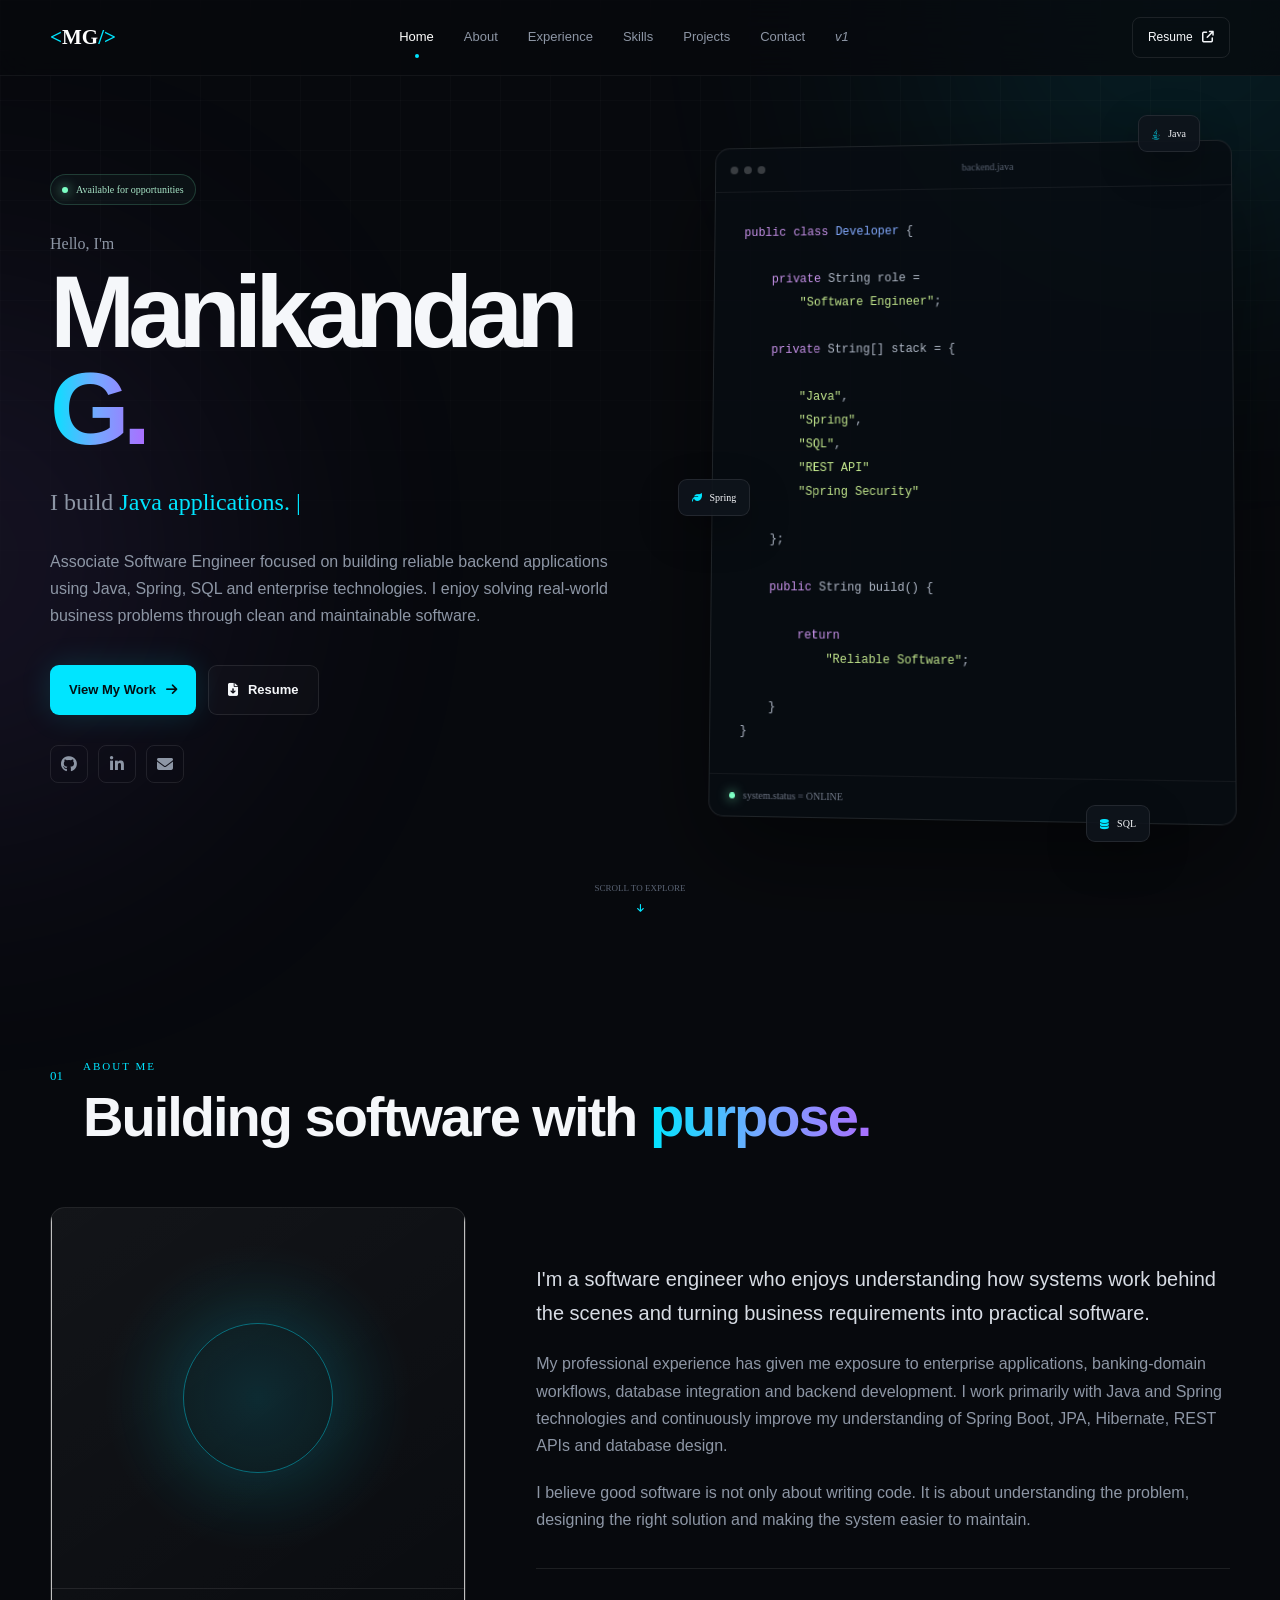
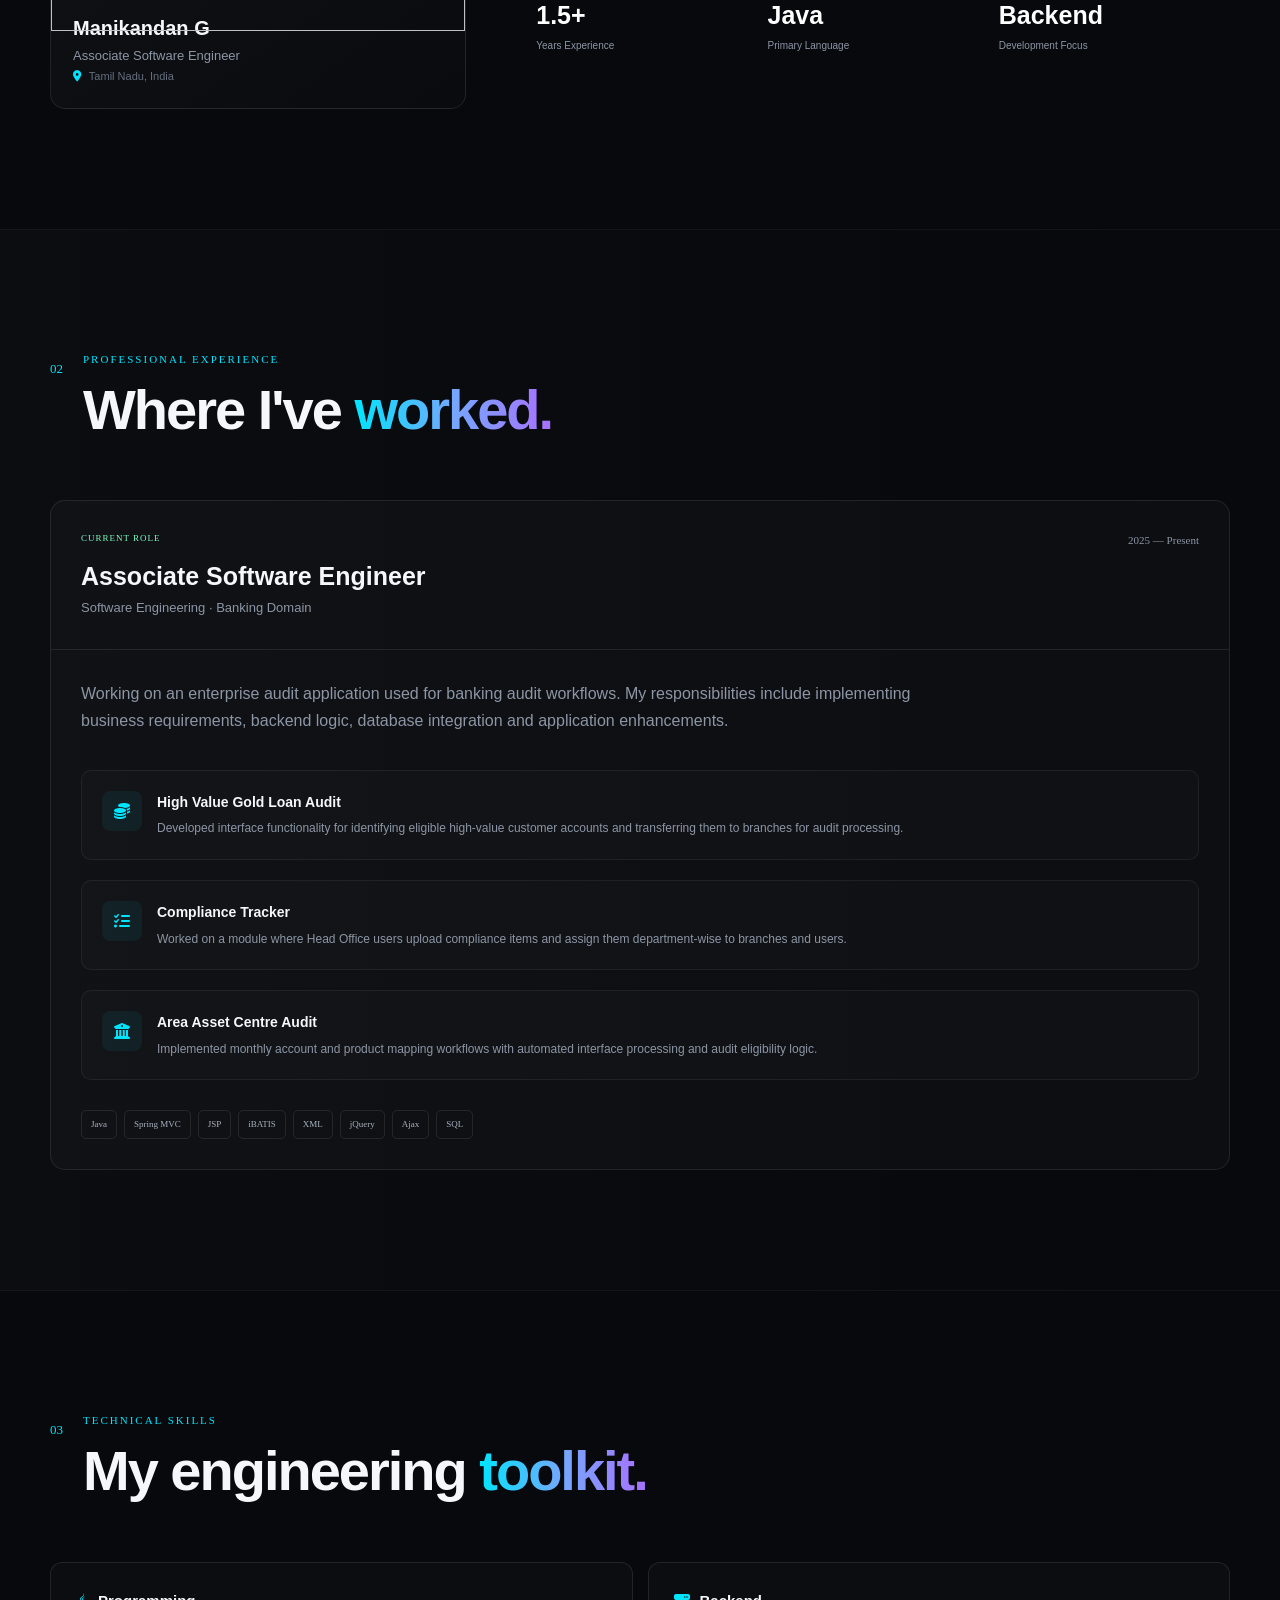
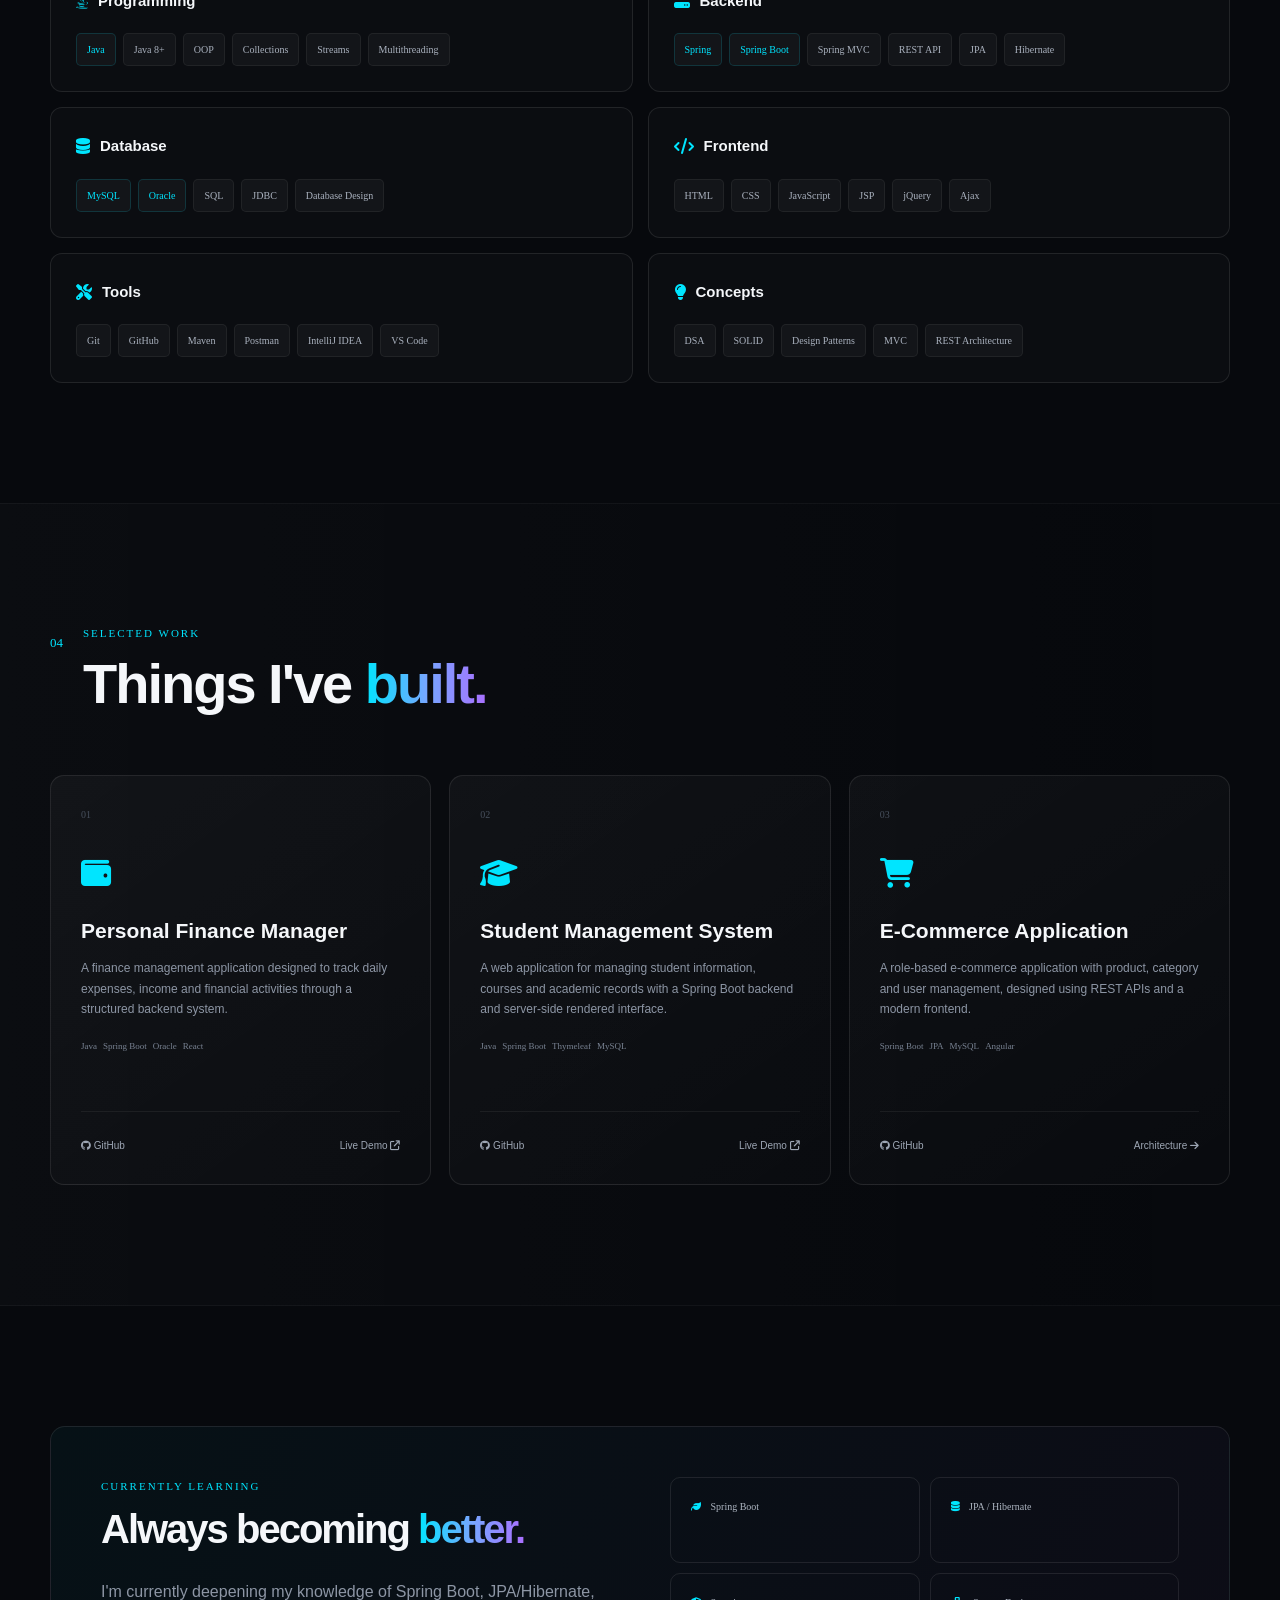
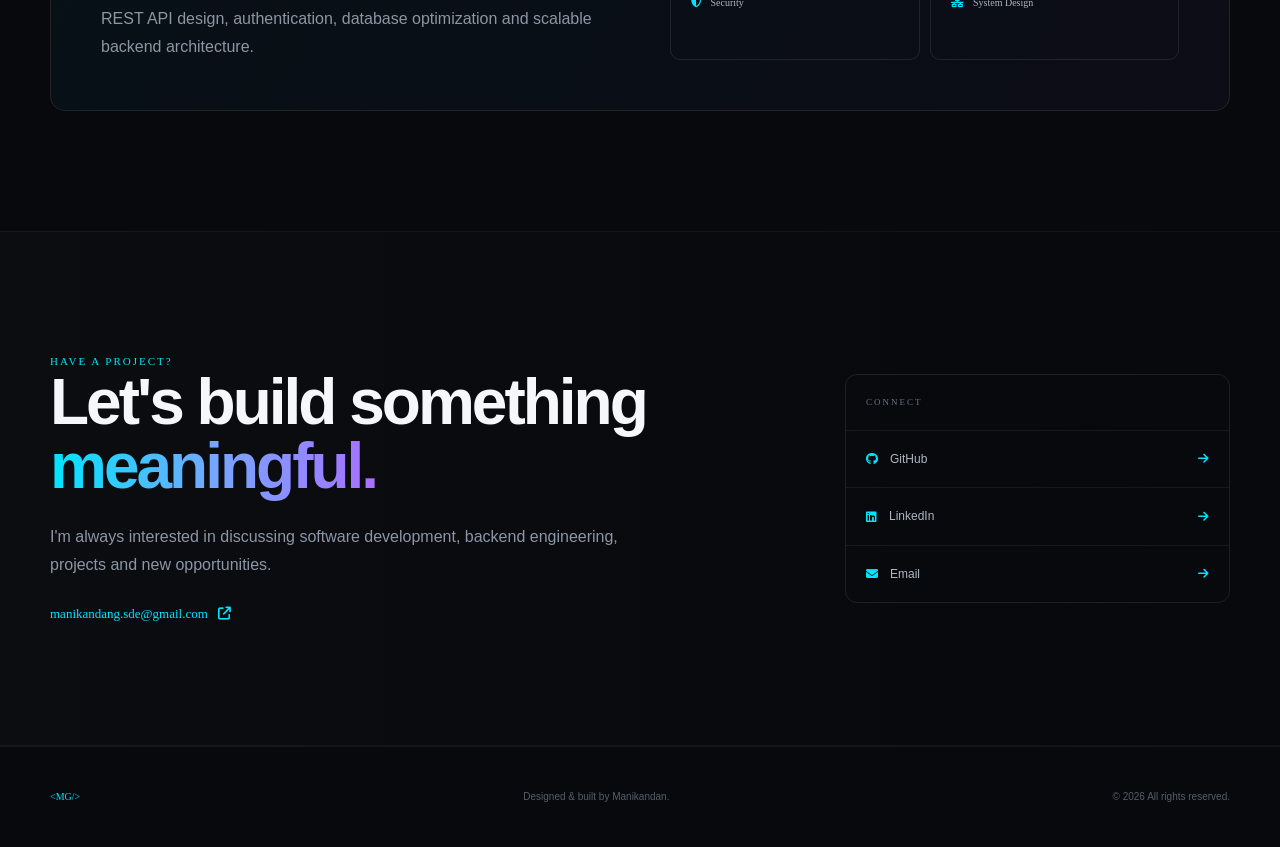
==== commit f41d87f8: "Index Checking" ====
--- a/index.html
+++ b/index.html
@@ -1,5 +1,3 @@
-
-<!DOCTYPE html>
 <html lang="en">
 
 <head>
